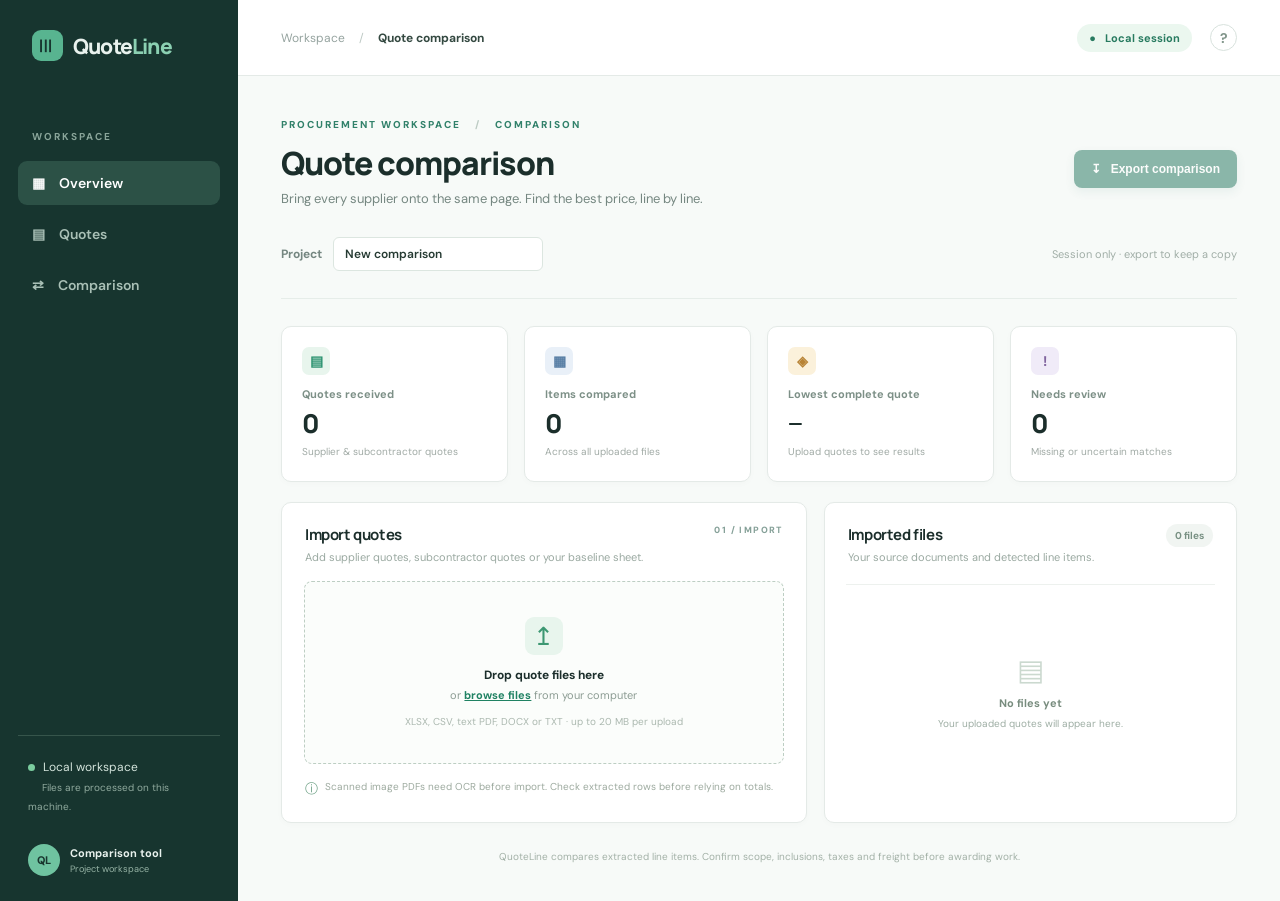
==== templates/index.html @ 40a31114 "Add quote comparison dashboard and offline HTML" ====
<!doctype html>
<html lang="en">
<head>
  <meta charset="utf-8">
  <meta name="viewport" content="width=device-width, initial-scale=1">
  <title>QuoteLine · Comparison workspace</title>
  <link rel="stylesheet" href="/static/style.css">
</head>
<body>
  <div class="shell">
    <aside class="sidebar">
      <div class="brand"><span class="brand-mark">≡</span><span>Quote<span class="brand-light">Line</span></span></div>
      <div class="workspace-label">WORKSPACE</div>
      <nav aria-label="Workspace pages"><a class="active" href="#overview" data-view="overview">▦ <span>Overview</span></a><a href="#quotes" data-view="quotes">▤ <span>Quotes</span></a><a href="#comparison" data-view="comparison">⇄ <span>Comparison</span></a></nav>
      <div class="side-bottom"><div class="side-note"><span class="tiny-dot"></span> Local workspace<br><small>Files are processed on this machine.</small></div><div class="avatar">QL</div><span class="side-user">Comparison tool<small>Project workspace</small></span></div>
    </aside>
    <main>
      <header class="topbar"><div class="breadcrumb">Workspace <span>/</span> <strong>Quote comparison</strong></div><div class="top-right"><span class="saved-pill">● &nbsp; Local session</span><span class="circle-icon">?</span></div></header>
      <div class="content" id="workspaceContent">
        <div class="eyebrow">PROCUREMENT WORKSPACE <span class="slash">/</span> COMPARISON</div>
        <div class="title-row"><div><h1 id="pageTitle">Quote comparison</h1><p class="subtitle" id="pageSubtitle">Bring every supplier onto the same page. Find the best price, line by line.</p></div><button class="export-btn" id="exportBtn" disabled>↧ &nbsp; Export comparison</button></div>
        <div class="project-line"><label for="project">Project</label><input id="project" placeholder="Enter project name" value="New comparison"><span class="autosave">Session only · export to keep a copy</span></div>

        <section class="workspace-view" id="overview" aria-label="Overview">
        <section class="summary-grid" aria-label="Summary">
          <div class="summary-card"><span class="summary-icon green">▤</span><div class="summary-label">Quotes received</div><div class="summary-value" id="quoteCount">0</div><div class="summary-foot">Supplier & subcontractor quotes</div></div>
          <div class="summary-card"><span class="summary-icon blue">▦</span><div class="summary-label">Items compared</div><div class="summary-value" id="itemCount">0</div><div class="summary-foot">Across all uploaded files</div></div>
          <div class="summary-card"><span class="summary-icon amber">◈</span><div class="summary-label">Lowest complete quote</div><div class="summary-value compact" id="bestQuote">—</div><div class="summary-foot" id="bestQuoteFoot">Upload quotes to see results</div></div>
          <div class="summary-card"><span class="summary-icon violet">!</span><div class="summary-label">Needs review</div><div class="summary-value" id="reviewCount">0</div><div class="summary-foot">Missing or uncertain matches</div></div>
        </section>

        <div class="main-grid"><section class="panel upload-panel"><div class="panel-heading"><div><h2>Import quotes</h2><p>Add supplier quotes, subcontractor quotes or your baseline sheet.</p></div><span class="step">01 / IMPORT</span></div><div class="dropzone" id="dropzone" tabindex="0" role="button"><input id="fileInput" type="file" multiple accept=".xlsx,.csv,.pdf,.docx,.txt" hidden><div class="upload-icon">↥</div><strong>Drop quote files here</strong><span>or <u>browse files</u> from your computer</span><small>XLSX, CSV, text PDF, DOCX or TXT · up to 20 MB per upload</small></div><div class="upload-footer"><span>ⓘ</span> Scanned image PDFs need OCR before import. Check extracted rows before relying on totals.</div></section>
        <section class="panel files-panel"><div class="panel-heading"><div><h2>Imported files</h2><p>Your source documents and detected line items.</p></div><span class="file-count" id="fileCount">0 files</span></div><div id="fileList" class="file-list"><div class="empty-files"><div class="empty-icon">▤</div><strong>No files yet</strong><span>Your uploaded quotes will appear here.</span></div></div></section></div>
        </section>

        <section class="workspace-view" id="quotes" aria-label="Quotes" hidden>
          <div class="view-intro"><div class="heading-eyebrow">02 / SOURCE QUOTES</div><h2>Standardized quote details</h2><p>Every imported line is shown under its supplier with the source description, quantity, unit price and totals. This is the data used in the comparison.</p></div>
          <div id="quoteDetails"><div class="panel quote-empty">Upload quotes on Overview to see each supplier’s full line list here.</div></div>
        </section>

        <section class="workspace-view" id="comparison" aria-label="Comparison" hidden>
        <section class="panel comparison-panel"><div class="panel-heading comparison-heading"><div><div class="heading-eyebrow">03 / ANALYSE</div><h2>Item-by-item comparison</h2><p>Items run down the page; each supplier has a column showing exactly which quoted line and price were matched. Prices use the required quantity.</p></div><div class="table-actions"><button class="subtle-btn" id="addRowBtn">+ Add line</button><button class="subtle-btn" id="addQuoteBtn">+ Add quote</button></div></div><div class="notice" id="coverageNotice" hidden></div><div class="table-scroll"><table id="comparisonTable" class="matrix-table"><thead><tr><th>ITEM / DESCRIPTION</th><th>REQ. QTY</th><th>BASELINE</th><th>SUPPLIER QUOTES</th><th>LOWEST</th><th>FLAG</th></tr></thead><tbody><tr class="placeholder-row"><td colspan="6"><div class="table-empty">Upload two or more quotes to compare pricing across suppliers.<small>You can also add rows and quotes manually.</small></div></td></tr></tbody></table></div></section>
        <section class="panel financial-panel"><div class="panel-heading"><div><div class="heading-eyebrow">03 / EVALUATE</div><h2>Financial summary</h2><p>Compare ex-GST lines on the same basis, then include freight, tax and discounts. Check the evaluated total against the quote.</p></div></div><div class="table-scroll"><table id="financialTable"><thead><tr><th>SUPPLIER</th><th>LINE COVERAGE</th><th>LINE COST</th><th>FREIGHT</th><th>TAX / GST</th><th>DISCOUNT</th><th>TOTAL EVALUATED</th><th>QUOTED TOTAL</th><th>GAP TO LOWEST</th></tr></thead><tbody><tr><td colspan="9" class="table-empty">Add quotes to see the financial summary.</td></tr></tbody></table></div></section>
        </section>
        <footer>QuoteLine compares extracted line items. Confirm scope, inclusions, taxes and freight before awarding work.</footer>
      </div>
    </main>
  </div>
  <dialog id="pdfPreviewDialog" class="pdf-preview-dialog" aria-labelledby="pdfPreviewTitle">
    <div class="pdf-preview-shell">
      <div class="pdf-preview-toolbar"><div><span class="heading-eyebrow">SOURCE DOCUMENT / CROSS-CHECK</span><h2 id="pdfPreviewTitle">Original supplier PDF</h2><p id="pdfPreviewSubtitle">Compare the source PDF with the extracted lines.</p></div><div class="pdf-preview-actions"><a id="pdfOpenLink" class="subtle-btn" target="_blank" rel="noopener noreferrer">Open PDF in new tab ↗</a><button id="pdfPreviewClose" class="export-btn" type="button">Close</button></div></div>
      <div class="pdf-preview-split"><div class="pdf-preview-document"><div class="pane-heading">ORIGINAL PDF <span>Scroll through the uploaded pages</span></div><div id="pdfPreviewPages" class="pdf-preview-pages" role="region" aria-label="Original supplier PDF pages"></div><iframe id="pdfPreviewFrame" title="Original supplier PDF" src="about:blank" hidden></iframe></div><div class="pdf-preview-extracted"><div class="pane-heading">EXTRACTED QUOTE <span>Standardized line items</span></div><div id="pdfPreviewSummary" class="pdf-preview-summary"></div><div class="preview-lines-scroll"><table class="preview-lines-table"><thead><tr><th>CODE & DESCRIPTION</th><th>QTY</th><th>UNIT PRICE</th><th>LINE TOTAL</th><th>SOURCE</th></tr></thead><tbody id="pdfPreviewLines"></tbody></table></div><p class="preview-help">Check each extracted line against the PDF. The comparison uses these unit prices.</p></div></div>
    </div>
  </dialog>
  <script src="/static/vendor/pdf.min.js"></script>
  <script>pdfjsLib.GlobalWorkerOptions.workerSrc = '/static/vendor/pdf.worker.min.js';</script>
  <script src="/static/app.js"></script>
</body>
</html>
---- static/style.css ----
@import url('https://fonts.googleapis.com/css2?family=DM+Sans:wght@400;500;600;700&family=Manrope:wght@400;500;600;700;800&display=swap');
:root{--ink:#1b2e2b;--muted:#788984;--line:#e4eae7;--green:#176f59;--pale:#e6f4ed;--bg:#f7faf8}*{box-sizing:border-box}html{scroll-behavior:smooth}body{margin:0;background:var(--bg);color:var(--ink);font-family:'DM Sans',sans-serif;font-size:14px}.shell{display:flex;min-height:100vh}.sidebar{width:238px;flex:none;background:#17352f;color:#e9f2ee;display:flex;flex-direction:column;padding:30px 18px 25px}.brand{font-family:Manrope,sans-serif;font-weight:800;font-size:21px;letter-spacing:-.8px;display:flex;align-items:center;gap:10px;padding:0 14px}.brand-mark{width:31px;height:31px;display:grid;place-items:center;background:#58b490;color:#17352f;border-radius:9px;font-size:26px;line-height:1;transform:rotate(90deg)}.brand-light{color:#8bd0b2}.workspace-label{font-size:10px;letter-spacing:2px;font-weight:700;color:#8aa59a;margin:69px 14px 18px}nav{display:grid;gap:7px}nav a{color:#a9c0b6;text-decoration:none;padding:13px 14px;border-radius:9px;display:flex;gap:14px;align-items:center;font-size:14px;font-weight:600}nav a:first-letter{font-size:18px}nav a.active,nav a:hover{background:#2c5146;color:white}.side-bottom{margin-top:auto;border-top:1px solid #36554b;padding:22px 10px 0;display:flex;align-items:center;gap:10px;flex-wrap:wrap}.side-note{width:100%;font-size:12px;color:#d4e4dc;line-height:1.6;margin-bottom:18px}.side-note small{color:#90aa9e;margin-left:14px}.tiny-dot{display:inline-block;width:7px;height:7px;border-radius:50%;background:#7bcd9f;margin-right:5px}.avatar{width:32px;height:32px;border-radius:50%;display:grid;place-items:center;background:#6fc3a0;color:#19362e;font-size:11px;font-weight:800}.side-user{font-size:11px;font-weight:700}.side-user small{display:block;color:#96b3a5;font-weight:400;margin-top:3px}main{flex:1;min-width:0}.topbar{height:76px;background:#fff;border-bottom:1px solid var(--line);display:flex;align-items:center;justify-content:space-between;padding:0 43px}.breadcrumb{color:#95a39f;font-size:12px}.breadcrumb span{margin:0 11px;color:#bdc9c4}.breadcrumb strong{color:#344941;font-weight:700}.top-right{display:flex;gap:18px;align-items:center}.saved-pill{font-size:11px;color:#287b60;background:#ebf7ef;padding:7px 12px;border-radius:15px;font-weight:700}.circle-icon{width:27px;height:27px;border:1px solid #d8e2dd;border-radius:50%;display:grid;place-items:center;color:#80958a;font-weight:700}.content{max-width:1500px;margin:auto;padding:42px 43px 38px}.eyebrow,.heading-eyebrow{font-size:10px;letter-spacing:2px;font-weight:800;color:#31816a}.slash{color:#bccbc3;margin:0 10px}.title-row{display:flex;justify-content:space-between;align-items:center;gap:20px}h1,h2{font-family:Manrope,sans-serif;letter-spacing:-1px}h1{font-size:32px;margin:10px 0 5px;font-weight:800}.subtitle{margin:0;color:#758781;font-size:13px}.export-btn{background:#20745c;color:white;border:0;border-radius:8px;padding:12px 17px;font-weight:700;font-size:12px;cursor:pointer;box-shadow:0 4px 9px #176f5921}.export-btn:hover{background:#135b47}.export-btn:disabled{opacity:.5;cursor:not-allowed}.project-line{display:flex;align-items:center;gap:11px;margin-top:30px;padding-bottom:27px;border-bottom:1px solid #e6ede9}.project-line label{font-size:12px;font-weight:700;color:#748680}.project-line input{border:1px solid #dce6e0;border-radius:6px;padding:8px 11px;color:#263b33;font:600 12px 'DM Sans',sans-serif;min-width:210px;background:#fff}.autosave{color:#a1aea7;font-size:11px;margin-left:auto}.summary-grid{display:grid;grid-template-columns:repeat(4,minmax(0,1fr));gap:16px;margin-top:27px}.summary-card{background:white;border:1px solid var(--line);border-radius:10px;padding:20px 20px 18px;min-height:156px;box-shadow:0 2px 7px #19392b05}.summary-icon{width:28px;height:28px;display:grid;place-items:center;border-radius:7px;margin-bottom:12px;font-weight:700}.summary-icon.green{background:#e8f5ed;color:#2a916f}.summary-icon.blue{background:#e9f0f8;color:#547ba2}.summary-icon.amber{background:#fbf1db;color:#b78335}.summary-icon.violet{background:#f0ebf8;color:#80649e}.summary-label{font-size:11px;font-weight:700;color:#7d9087}.summary-value{font-family:Manrope,sans-serif;font-size:26px;font-weight:800;margin:4px 0;white-space:nowrap;overflow:hidden;text-overflow:ellipsis}.summary-value.compact{font-size:19px;margin:9px 0}.summary-foot{font-size:10px;color:#a0aaa5}.main-grid{display:grid;grid-template-columns:1.12fr .88fr;gap:17px;margin-top:20px}.panel{background:#fff;border:1px solid var(--line);border-radius:10px;box-shadow:0 2px 7px #19392b05}.upload-panel,.files-panel{min-height:321px}.panel-heading{padding:21px 23px 17px;display:flex;justify-content:space-between;gap:12px;align-items:flex-start}.panel-heading h2{font-size:15px;letter-spacing:-.4px;margin:0 0 5px}.panel-heading p{font-size:11px;color:#9aa9a1;margin:0}.step{font-size:9px;letter-spacing:1.4px;font-weight:800;color:#85a098;white-space:nowrap}.dropzone{border:1.5px dashed #bdcec3;background:#fbfdfb;border-radius:8px;margin:0 22px;min-height:183px;display:flex;flex-direction:column;align-items:center;justify-content:center;gap:5px;cursor:pointer;text-align:center;transition:background .2s,border-color .2s}.dropzone:hover,.dropzone.dragging{background:#edf8f1;border-color:#4a9d75}.upload-icon{width:38px;height:38px;display:grid;place-items:center;background:#e8f5ed;color:#3c9772;font-size:25px;border-radius:9px;margin-bottom:7px}.dropzone strong{font-size:12px}.dropzone span{font-size:11px;color:#8d9d94}.dropzone u{color:#208263;font-weight:700}.dropzone small{font-size:10px;color:#abb8af;margin-top:8px}.upload-footer{margin:16px 23px;font-size:10px;color:#9daa9f;display:flex;gap:7px;align-items:flex-start}.upload-footer span{color:#6b9f83;font-size:13px}.file-count{background:#f1f5f2;padding:5px 9px;border-radius:12px;font-size:10px;color:#789083;font-weight:700;white-space:nowrap}.file-list{padding:3px 21px 20px;max-height:245px;overflow:auto}.empty-files{border-top:1px solid #edf1ee;display:flex;flex-direction:column;align-items:center;justify-content:center;height:211px;color:#9eaea4;gap:7px}.empty-icon{font-size:29px;color:#cbd9cf}.empty-files strong{font-size:11px;color:#788c7e}.empty-files span{font-size:10px}.file-row{display:flex;gap:11px;align-items:center;border-top:1px solid #edf1ee;padding:12px 0}.file-tag{width:32px;height:32px;flex:none;border-radius:6px;display:grid;place-items:center;background:#edf6ef;color:#478b62;font-size:10px;font-weight:800}.file-info{min-width:0;flex:1}.file-info strong{display:block;white-space:nowrap;overflow:hidden;text-overflow:ellipsis;font-size:11px}.file-info small{display:block;color:#98a99c;font-size:10px;margin-top:3px}.file-remove{border:0;background:none;color:#a1b0a4;cursor:pointer;font-size:17px}.file-warning{color:#b56e34;font-size:10px;margin-top:4px}.comparison-panel{margin-top:20px}.comparison-heading{padding:24px 23px 22px;align-items:center}.heading-eyebrow{font-size:9px;margin-bottom:7px}.table-actions{display:flex;gap:7px}.subtle-btn{background:white;border:1px solid #dce7df;color:#517665;border-radius:7px;padding:8px 11px;font-size:10px;font-weight:700;cursor:pointer}.subtle-btn:hover{background:#eff8f1}.notice{margin:0 23px 15px;padding:11px 14px;border-radius:6px;background:#fff8e8;color:#8b6a31;font-size:11px}.table-scroll{overflow:auto}table{width:100%;border-collapse:collapse;text-align:left}th{background:#f5f8f5;color:#809188;font-size:9px;letter-spacing:1px;padding:13px 20px;white-space:nowrap;border-top:1px solid #eaf0eb;border-bottom:1px solid #eaf0eb}td{border-bottom:1px solid #eef2ef;padding:14px 20px;vertical-align:middle;font-size:11px}td:first-child{min-width:220px}td strong{font-size:11px;display:block}td small{color:#9ba9a0;display:block;margin-top:4px}.placeholder-row td{border:0}.table-empty{text-align:center;padding:41px;color:#8d9e93;font-size:12px}.table-empty small{display:block;margin-top:8px;color:#afbcb2}.quote-price{display:flex;gap:8px;align-items:center;margin:3px 0;white-space:nowrap}.quote-price b{font-size:10px;color:#809188;font-weight:600;min-width:82px;overflow:hidden;text-overflow:ellipsis}.quote-price input,.qty-input,.desc-input,.baseline-input{border:1px solid transparent;border-radius:4px;background:transparent;font:inherit;color:inherit;padding:4px;width:80px}.quote-price input:hover,.qty-input:hover,.desc-input:hover,.baseline-input:hover{border-color:#d5e3d9;background:#fff}.quote-price input:focus,.qty-input:focus,.desc-input:focus,.baseline-input:focus{outline:2px solid #8ac9a3;background:white}.desc-input{width:100%;min-width:190px;font-weight:700}.qty-input{width:52px}.baseline-input{width:75px}.best-cell{font-weight:800;color:#1a7856;white-space:nowrap}.flag{display:inline-block;padding:4px 7px;border-radius:4px;font-size:9px;font-weight:700;white-space:nowrap}.flag.ok{background:#e7f5eb;color:#2f8a5c}.flag.review{background:#fff2d9;color:#ad7625}.flag.missing{background:#fceceb;color:#ba6459}footer{text-align:center;color:#a3b1a7;font-size:10px;padding:27px 0 0}@media(max-width:1050px){.sidebar{width:68px;padding:26px 10px}.brand{font-size:0;padding:0 7px}.workspace-label,.side-bottom,.sidebar nav span{display:none}nav{margin-top:70px}nav a{font-size:18px;justify-content:center;padding:10px}.content{padding:35px 24px}.topbar{padding:0 24px}.summary-grid{grid-template-columns:repeat(2,1fr)}}@media(max-width:750px){.main-grid{grid-template-columns:1fr}.title-row{align-items:flex-start;flex-direction:column}.summary-grid{gap:9px}.summary-card{padding:15px}.comparison-heading{align-items:flex-start;flex-direction:column}.autosave{display:none}}@media(max-width:520px){.sidebar{display:none}.content{padding:25px 14px}.topbar{padding:0 14px}.summary-grid{grid-template-columns:repeat(2,1fr)}h1{font-size:27px}.saved-pill{display:none}}
.financial-panel{margin-top:20px}.financial-panel td{white-space:nowrap}.financial-panel td:first-child{min-width:130px}.financial-panel input{border:1px solid #dae5dd;border-radius:5px;padding:6px;width:90px;color:#2b4738;font:600 11px 'DM Sans',sans-serif}.financial-panel input:focus{outline:2px solid #91c9a8}.financial-panel .total-evaluated{font-weight:800;color:#176f59}.financial-panel .incomplete{color:#a3783d}.match-btn{padding:3px 6px;margin-left:7px;font-size:9px}
.workspace-view[hidden]{display:none!important}.workspace-view{animation:view-in .18s ease-out}@keyframes view-in{from{opacity:.65;transform:translateY(4px)}to{opacity:1;transform:none}}.view-intro{margin:27px 0 18px}.view-intro h2{font-size:20px;margin:7px 0 4px}.view-intro p{font-size:12px;color:#8da197;margin:0}.quote-detail-card{margin-bottom:18px;overflow:hidden}.quote-detail-head{display:flex;justify-content:space-between;align-items:center;gap:14px;padding:22px 23px 15px}.quote-detail-head h2{font-size:17px;margin:5px 0}.quote-detail-head p{margin:0;font-size:11px;color:#90a198}.quote-compare-link{text-decoration:none;white-space:nowrap}.quote-meta{display:flex;gap:27px;flex-wrap:wrap;padding:0 23px 17px}.quote-meta div,.quote-totals div{display:flex;flex-direction:column;gap:4px}.quote-meta span,.quote-totals span{font-size:10px;color:#94a69a}.quote-meta strong{font-size:11px;color:#40574a}.quote-totals{display:flex;gap:35px;flex-wrap:wrap;background:#f6faf6;padding:15px 23px;border-top:1px solid #ebf0eb}.quote-totals strong{font-size:13px}.quote-empty{padding:55px 20px;text-align:center;color:#8ea298}.source-table{min-width:850px}.source-table th,.source-table td{padding:12px 16px}.source-table td{vertical-align:top}.source-table td:nth-child(2){min-width:260px;max-width:440px}.source-table .source-description{line-height:1.5}.source-file{word-break:break-word}.matrix-table{width:max-content;min-width:100%}.matrix-table td,.matrix-table th{vertical-align:top}.matrix-table .item-head,.matrix-table .item-cell{position:sticky;left:0;background:#fff;z-index:2;min-width:235px;max-width:275px;box-shadow:3px 0 5px #17352f08}.matrix-table .item-head{background:#f5f8f5;z-index:3}.matrix-table .supplier-head{min-width:245px;max-width:285px;background:#eef6f0;color:#275943;white-space:normal}.supplier-head strong,.supplier-head small{display:block}.supplier-head strong{font-size:11px;letter-spacing:0}.supplier-head small{color:#8ca397;margin-top:5px;font-size:9px;letter-spacing:0;font-weight:500}.matrix-table .supplier-cell{min-width:245px;max-width:285px;background:#fff}.matrix-table .supplier-best{background:#f5fbf5}.matched-line{min-height:66px;line-height:1.35}.matched-line strong{white-space:normal}.matched-line small{white-space:normal}.unmatched-line{min-height:66px;color:#ba7068;font-size:11px}.supplier-pricing{border-top:1px solid #e9f0e9;padding-top:9px}.supplier-pricing label{display:flex;align-items:center;gap:4px;font-size:10px;color:#859588}.supplier-pricing input{border:1px solid #d7e5d9;border-radius:4px;background:white;padding:4px;width:84px;font:600 11px 'DM Sans',sans-serif;color:#234e37}.supplier-pricing input:focus{outline:2px solid #8ac9a3}.supplier-pricing div{display:flex;justify-content:space-between;margin-top:7px;color:#82958a;font-size:10px}.supplier-pricing div strong{color:#315747;font-size:11px}.matrix-table .best-cell{min-width:120px}.matrix-table td:last-child{min-width:115px}.matrix-table .qty-input{width:61px}.matrix-table .desc-input{white-space:normal}.matrix-table .item-cell small{white-space:normal}@media(max-width:750px){.quote-totals{gap:18px}.quote-meta{gap:15px}.matrix-table .item-head,.matrix-table .item-cell{min-width:180px;max-width:210px}}
.matrix-table th,.matrix-table td{padding:13px 12px}.matrix-table .item-head,.matrix-table .item-cell{min-width:210px;max-width:240px}.matrix-table .supplier-head,.matrix-table .supplier-cell{min-width:220px;max-width:250px}.matrix-table th:nth-child(2),.matrix-table td:nth-child(2){min-width:86px}.matrix-table th:nth-child(3),.matrix-table td:nth-child(3){min-width:100px}.matrix-table .best-cell{min-width:110px}.matrix-table td:last-child{min-width:105px}
@media(max-width:520px){.shell{display:block}.sidebar{display:flex;width:100%;padding:8px 10px}.sidebar .brand{display:none}.sidebar nav{display:flex;margin:0;width:100%;gap:4px}.sidebar nav a{flex:1;display:flex;justify-content:center;gap:5px;font-size:12px;padding:10px 4px}.sidebar nav span{display:inline}.sidebar .workspace-label,.sidebar .side-bottom{display:none}}
.quote-raw{border-top:1px solid #e8efe9;padding:13px 22px}.quote-raw summary{cursor:pointer;color:#2b7258;font-size:11px;font-weight:700}.quote-raw pre{white-space:pre-wrap;overflow-wrap:anywhere;max-height:350px;overflow:auto;background:#f7faf8;padding:15px;border-radius:6px;font-size:10px;line-height:1.5;color:#566d5f}
.pdf-preview-dialog{width:min(1500px,96vw);height:min(950px,94vh);max-width:none;max-height:none;margin:auto;padding:0;border:1px solid #dce7df;border-radius:12px;box-shadow:0 20px 70px #0d281e55;color:var(--ink);background:#fff}.pdf-preview-dialog::backdrop{background:#112a22aa}.pdf-preview-shell{height:100%;display:flex;flex-direction:column}.pdf-preview-toolbar{display:flex;justify-content:space-between;align-items:center;gap:20px;padding:17px 22px;border-bottom:1px solid #dde8e0}.pdf-preview-toolbar h2{font-size:18px;margin:4px 0}.pdf-preview-toolbar p{font-size:11px;color:#82948a;margin:0}.pdf-preview-actions{display:flex;gap:8px;align-items:center}.pdf-preview-actions a{text-decoration:none;white-space:nowrap}.pdf-preview-actions button{box-shadow:none}.pdf-preview-split{flex:1;min-height:0;display:grid;grid-template-columns:minmax(0,1.1fr) minmax(390px,.9fr)}.pdf-preview-document,.pdf-preview-extracted{min-width:0;min-height:0;display:flex;flex-direction:column}.pdf-preview-document{border-right:1px solid #dce7df;background:#e9eeeb}.pane-heading{display:flex;justify-content:space-between;gap:10px;padding:10px 15px;background:#f4f8f5;color:#597367;font-size:10px;font-weight:800;letter-spacing:1px}.pane-heading span{font-weight:400;letter-spacing:0;color:#8ea198}.pdf-preview-document iframe{width:100%;height:100%;border:0;background:#e9eeeb}.pdf-preview-summary{display:flex;flex-wrap:wrap;gap:12px 20px;padding:13px 15px;border-bottom:1px solid #edf1ed}.pdf-preview-summary span{display:flex;flex-direction:column;gap:4px;color:#91a195;font-size:10px}.pdf-preview-summary strong{font-size:11px;color:#254e3d}.preview-lines-scroll{overflow:auto;flex:1}.preview-lines-table{min-width:610px}.preview-lines-table th,.preview-lines-table td{padding:11px 10px;vertical-align:top}.preview-lines-table td:first-child{min-width:220px;max-width:290px}.preview-lines-table td small{display:block;color:#8d9f93;margin-top:3px;line-height:1.35}.preview-help{padding:10px 15px;margin:0;border-top:1px solid #edf1ed;color:#83978b;font-size:10px}.preview-trigger{white-space:nowrap}.quote-detail-head .pdf-preview-actions{margin-left:auto}@media(max-width:850px){.pdf-preview-dialog{width:98vw;height:97vh}.pdf-preview-split{display:flex;flex-direction:column}.pdf-preview-document{height:50%;border-right:0;border-bottom:1px solid #dce7df}.pdf-preview-extracted{height:50%}.pdf-preview-toolbar{padding:10px}.pdf-preview-toolbar p{display:none}.pdf-preview-actions{gap:4px}.pdf-preview-actions a,.pdf-preview-actions button{font-size:10px;padding:8px}}
.preview-mini{display:block;margin-top:8px;padding:4px 6px;border:1px solid #b9d7c3;border-radius:4px;background:#fff;color:#286d4e;cursor:pointer;font:700 9px 'DM Sans',sans-serif;letter-spacing:0}.preview-mini:hover,.preview-trigger:hover{background:#e8f5eb}
.pdf-preview-pages{flex:1;min-height:0;overflow:auto;padding:16px;background:#dce4df;color:#456556;text-align:center;font-size:12px}.pdf-rendered-page{width:max-content;max-width:100%;margin:0 auto 16px;background:#fff;box-shadow:0 2px 10px #17352f33}.pdf-rendered-page canvas{display:block;max-width:100%;height:auto!important}.pdf-preview-document iframe[hidden],.pdf-preview-pages[hidden]{display:none}
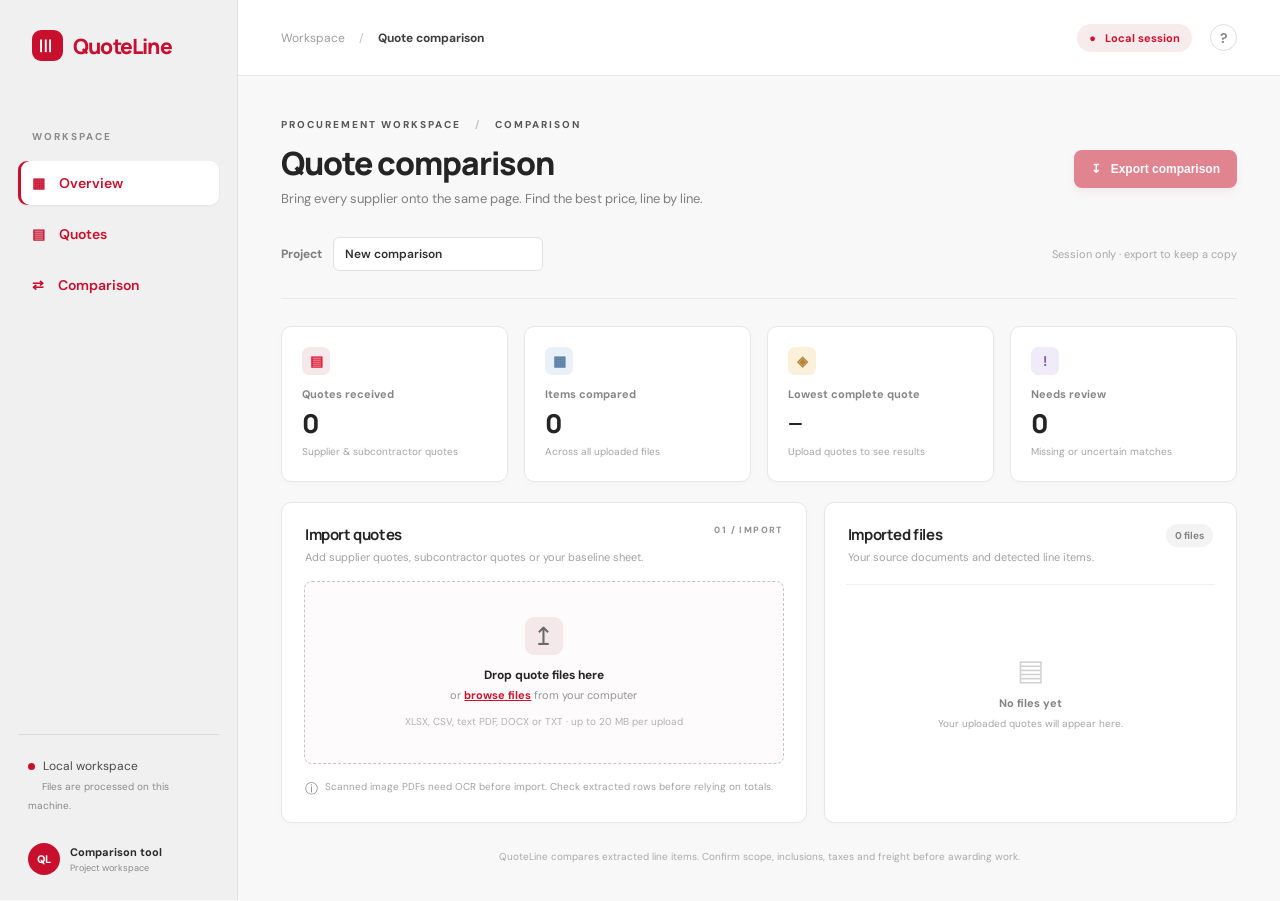
==== commit ff3f9786: "Rebuild the Excel export as a formatted multi-tab workbook The export now has a Summary tab (headlin" ====
--- a/templates/index.html
+++ b/templates/index.html
@@ -34,12 +34,12 @@
         </section>
 
         <section class="workspace-view" id="quotes" aria-label="Quotes" hidden>
-          <div class="view-intro"><div class="heading-eyebrow">02 / SOURCE QUOTES</div><h2>Standardized quote details</h2><p>Every imported line is shown under its supplier with the source description, quantity, unit price and totals. This is the data used in the comparison.</p></div>
+          <div class="view-intro"><div class="heading-eyebrow">02 / SOURCE QUOTES</div><h2>Standardized quote details</h2><p>Every imported line is shown under its supplier. Check its price against the source, then use Verify price to record that check.</p></div>
           <div id="quoteDetails"><div class="panel quote-empty">Upload quotes on Overview to see each supplier’s full line list here.</div></div>
         </section>
 
         <section class="workspace-view" id="comparison" aria-label="Comparison" hidden>
-        <section class="panel comparison-panel"><div class="panel-heading comparison-heading"><div><div class="heading-eyebrow">03 / ANALYSE</div><h2>Item-by-item comparison</h2><p>Items run down the page; each supplier has a column showing exactly which quoted line and price were matched. Prices use the required quantity.</p></div><div class="table-actions"><button class="subtle-btn" id="addRowBtn">+ Add line</button><button class="subtle-btn" id="addQuoteBtn">+ Add quote</button></div></div><div class="notice" id="coverageNotice" hidden></div><div class="table-scroll"><table id="comparisonTable" class="matrix-table"><thead><tr><th>ITEM / DESCRIPTION</th><th>REQ. QTY</th><th>BASELINE</th><th>SUPPLIER QUOTES</th><th>LOWEST</th><th>FLAG</th></tr></thead><tbody><tr class="placeholder-row"><td colspan="6"><div class="table-empty">Upload two or more quotes to compare pricing across suppliers.<small>You can also add rows and quotes manually.</small></div></td></tr></tbody></table></div></section>
+        <section class="panel comparison-panel"><div class="panel-heading comparison-heading"><div><div class="heading-eyebrow">03 / ANALYSE</div><h2>Item-by-item comparison</h2><p>Items run down the page; each supplier shows its matched line and price. Verify price records your source check separately from the item match.</p></div><div class="table-actions"><button class="subtle-btn" id="addRowBtn">+ Add line</button><button class="subtle-btn" id="addQuoteBtn">+ Add quote</button></div></div><div class="notice" id="coverageNotice" hidden></div><div class="table-scroll"><table id="comparisonTable" class="matrix-table"><thead><tr><th>ITEM / DESCRIPTION</th><th>REQ. QTY</th><th>BASELINE</th><th>SUPPLIER QUOTES</th><th>LOWEST</th><th>FLAG</th></tr></thead><tbody><tr class="placeholder-row"><td colspan="6"><div class="table-empty">Upload two or more quotes to compare pricing across suppliers.<small>You can also add rows and quotes manually.</small></div></td></tr></tbody></table></div></section>
         <section class="panel financial-panel"><div class="panel-heading"><div><div class="heading-eyebrow">03 / EVALUATE</div><h2>Financial summary</h2><p>Compare ex-GST lines on the same basis, then include freight, tax and discounts. Check the evaluated total against the quote.</p></div></div><div class="table-scroll"><table id="financialTable"><thead><tr><th>SUPPLIER</th><th>LINE COVERAGE</th><th>LINE COST</th><th>FREIGHT</th><th>TAX / GST</th><th>DISCOUNT</th><th>TOTAL EVALUATED</th><th>QUOTED TOTAL</th><th>GAP TO LOWEST</th></tr></thead><tbody><tr><td colspan="9" class="table-empty">Add quotes to see the financial summary.</td></tr></tbody></table></div></section>
         </section>
         <footer>QuoteLine compares extracted line items. Confirm scope, inclusions, taxes and freight before awarding work.</footer>
@@ -49,11 +49,13 @@
   <dialog id="pdfPreviewDialog" class="pdf-preview-dialog" aria-labelledby="pdfPreviewTitle">
     <div class="pdf-preview-shell">
       <div class="pdf-preview-toolbar"><div><span class="heading-eyebrow">SOURCE DOCUMENT / CROSS-CHECK</span><h2 id="pdfPreviewTitle">Original supplier PDF</h2><p id="pdfPreviewSubtitle">Compare the source PDF with the extracted lines.</p></div><div class="pdf-preview-actions"><a id="pdfOpenLink" class="subtle-btn" target="_blank" rel="noopener noreferrer">Open PDF in new tab ↗</a><button id="pdfPreviewClose" class="export-btn" type="button">Close</button></div></div>
-      <div class="pdf-preview-split"><div class="pdf-preview-document"><div class="pane-heading">ORIGINAL PDF <span>Scroll through the uploaded pages</span></div><div id="pdfPreviewPages" class="pdf-preview-pages" role="region" aria-label="Original supplier PDF pages"></div><iframe id="pdfPreviewFrame" title="Original supplier PDF" src="about:blank" hidden></iframe></div><div class="pdf-preview-extracted"><div class="pane-heading">EXTRACTED QUOTE <span>Standardized line items</span></div><div id="pdfPreviewSummary" class="pdf-preview-summary"></div><div class="preview-lines-scroll"><table class="preview-lines-table"><thead><tr><th>CODE & DESCRIPTION</th><th>QTY</th><th>UNIT PRICE</th><th>LINE TOTAL</th><th>SOURCE</th></tr></thead><tbody id="pdfPreviewLines"></tbody></table></div><p class="preview-help">Check each extracted line against the PDF. The comparison uses these unit prices.</p></div></div>
+      <div class="pdf-preview-split"><div class="pdf-preview-document"><div class="pane-heading">ORIGINAL PDF <span>Scroll through the uploaded pages</span></div><div id="pdfPreviewPages" class="pdf-preview-pages" role="region" aria-label="Original supplier PDF pages"></div><iframe id="pdfPreviewFrame" title="Original supplier PDF" src="about:blank" hidden></iframe></div><div class="pdf-preview-extracted"><div class="pane-heading">EXTRACTED QUOTE <button id="pdfAddLine" class="subtle-btn" type="button">+ Add line</button></div><div id="pdfPreviewSummary" class="pdf-preview-summary"></div><div class="preview-lines-scroll"><table class="preview-lines-table"><thead><tr><th>CODE & DESCRIPTION</th><th>QTY / UNIT</th><th>UNIT PRICE</th><th>LINE TOTAL</th><th>SOURCE</th><th>CHECK / ACTION</th></tr></thead><tbody id="pdfPreviewLines"></tbody></table></div><p class="preview-help">Verify price after checking it against the PDF. Editing a line clears its verification. Changes update the comparison and export.</p></div></div>
     </div>
   </dialog>
   <script src="/static/vendor/pdf.min.js"></script>
   <script>pdfjsLib.GlobalWorkerOptions.workerSrc = '/static/vendor/pdf.worker.min.js';</script>
+  <script src="/static/vendor/exceljs.min.js"></script>
+  <script src="/static/export-workbook.js"></script>
   <script src="/static/app.js"></script>
 </body>
 </html>
--- a/static/style.css
+++ b/static/style.css
@@ -1,10 +1,16 @@
 @import url('https://fonts.googleapis.com/css2?family=DM+Sans:wght@400;500;600;700&family=Manrope:wght@400;500;600;700;800&display=swap');
-:root{--ink:#1b2e2b;--muted:#788984;--line:#e4eae7;--green:#176f59;--pale:#e6f4ed;--bg:#f7faf8}*{box-sizing:border-box}html{scroll-behavior:smooth}body{margin:0;background:var(--bg);color:var(--ink);font-family:'DM Sans',sans-serif;font-size:14px}.shell{display:flex;min-height:100vh}.sidebar{width:238px;flex:none;background:#17352f;color:#e9f2ee;display:flex;flex-direction:column;padding:30px 18px 25px}.brand{font-family:Manrope,sans-serif;font-weight:800;font-size:21px;letter-spacing:-.8px;display:flex;align-items:center;gap:10px;padding:0 14px}.brand-mark{width:31px;height:31px;display:grid;place-items:center;background:#58b490;color:#17352f;border-radius:9px;font-size:26px;line-height:1;transform:rotate(90deg)}.brand-light{color:#8bd0b2}.workspace-label{font-size:10px;letter-spacing:2px;font-weight:700;color:#8aa59a;margin:69px 14px 18px}nav{display:grid;gap:7px}nav a{color:#a9c0b6;text-decoration:none;padding:13px 14px;border-radius:9px;display:flex;gap:14px;align-items:center;font-size:14px;font-weight:600}nav a:first-letter{font-size:18px}nav a.active,nav a:hover{background:#2c5146;color:white}.side-bottom{margin-top:auto;border-top:1px solid #36554b;padding:22px 10px 0;display:flex;align-items:center;gap:10px;flex-wrap:wrap}.side-note{width:100%;font-size:12px;color:#d4e4dc;line-height:1.6;margin-bottom:18px}.side-note small{color:#90aa9e;margin-left:14px}.tiny-dot{display:inline-block;width:7px;height:7px;border-radius:50%;background:#7bcd9f;margin-right:5px}.avatar{width:32px;height:32px;border-radius:50%;display:grid;place-items:center;background:#6fc3a0;color:#19362e;font-size:11px;font-weight:800}.side-user{font-size:11px;font-weight:700}.side-user small{display:block;color:#96b3a5;font-weight:400;margin-top:3px}main{flex:1;min-width:0}.topbar{height:76px;background:#fff;border-bottom:1px solid var(--line);display:flex;align-items:center;justify-content:space-between;padding:0 43px}.breadcrumb{color:#95a39f;font-size:12px}.breadcrumb span{margin:0 11px;color:#bdc9c4}.breadcrumb strong{color:#344941;font-weight:700}.top-right{display:flex;gap:18px;align-items:center}.saved-pill{font-size:11px;color:#287b60;background:#ebf7ef;padding:7px 12px;border-radius:15px;font-weight:700}.circle-icon{width:27px;height:27px;border:1px solid #d8e2dd;border-radius:50%;display:grid;place-items:center;color:#80958a;font-weight:700}.content{max-width:1500px;margin:auto;padding:42px 43px 38px}.eyebrow,.heading-eyebrow{font-size:10px;letter-spacing:2px;font-weight:800;color:#31816a}.slash{color:#bccbc3;margin:0 10px}.title-row{display:flex;justify-content:space-between;align-items:center;gap:20px}h1,h2{font-family:Manrope,sans-serif;letter-spacing:-1px}h1{font-size:32px;margin:10px 0 5px;font-weight:800}.subtitle{margin:0;color:#758781;font-size:13px}.export-btn{background:#20745c;color:white;border:0;border-radius:8px;padding:12px 17px;font-weight:700;font-size:12px;cursor:pointer;box-shadow:0 4px 9px #176f5921}.export-btn:hover{background:#135b47}.export-btn:disabled{opacity:.5;cursor:not-allowed}.project-line{display:flex;align-items:center;gap:11px;margin-top:30px;padding-bottom:27px;border-bottom:1px solid #e6ede9}.project-line label{font-size:12px;font-weight:700;color:#748680}.project-line input{border:1px solid #dce6e0;border-radius:6px;padding:8px 11px;color:#263b33;font:600 12px 'DM Sans',sans-serif;min-width:210px;background:#fff}.autosave{color:#a1aea7;font-size:11px;margin-left:auto}.summary-grid{display:grid;grid-template-columns:repeat(4,minmax(0,1fr));gap:16px;margin-top:27px}.summary-card{background:white;border:1px solid var(--line);border-radius:10px;padding:20px 20px 18px;min-height:156px;box-shadow:0 2px 7px #19392b05}.summary-icon{width:28px;height:28px;display:grid;place-items:center;border-radius:7px;margin-bottom:12px;font-weight:700}.summary-icon.green{background:#e8f5ed;color:#2a916f}.summary-icon.blue{background:#e9f0f8;color:#547ba2}.summary-icon.amber{background:#fbf1db;color:#b78335}.summary-icon.violet{background:#f0ebf8;color:#80649e}.summary-label{font-size:11px;font-weight:700;color:#7d9087}.summary-value{font-family:Manrope,sans-serif;font-size:26px;font-weight:800;margin:4px 0;white-space:nowrap;overflow:hidden;text-overflow:ellipsis}.summary-value.compact{font-size:19px;margin:9px 0}.summary-foot{font-size:10px;color:#a0aaa5}.main-grid{display:grid;grid-template-columns:1.12fr .88fr;gap:17px;margin-top:20px}.panel{background:#fff;border:1px solid var(--line);border-radius:10px;box-shadow:0 2px 7px #19392b05}.upload-panel,.files-panel{min-height:321px}.panel-heading{padding:21px 23px 17px;display:flex;justify-content:space-between;gap:12px;align-items:flex-start}.panel-heading h2{font-size:15px;letter-spacing:-.4px;margin:0 0 5px}.panel-heading p{font-size:11px;color:#9aa9a1;margin:0}.step{font-size:9px;letter-spacing:1.4px;font-weight:800;color:#85a098;white-space:nowrap}.dropzone{border:1.5px dashed #bdcec3;background:#fbfdfb;border-radius:8px;margin:0 22px;min-height:183px;display:flex;flex-direction:column;align-items:center;justify-content:center;gap:5px;cursor:pointer;text-align:center;transition:background .2s,border-color .2s}.dropzone:hover,.dropzone.dragging{background:#edf8f1;border-color:#4a9d75}.upload-icon{width:38px;height:38px;display:grid;place-items:center;background:#e8f5ed;color:#3c9772;font-size:25px;border-radius:9px;margin-bottom:7px}.dropzone strong{font-size:12px}.dropzone span{font-size:11px;color:#8d9d94}.dropzone u{color:#208263;font-weight:700}.dropzone small{font-size:10px;color:#abb8af;margin-top:8px}.upload-footer{margin:16px 23px;font-size:10px;color:#9daa9f;display:flex;gap:7px;align-items:flex-start}.upload-footer span{color:#6b9f83;font-size:13px}.file-count{background:#f1f5f2;padding:5px 9px;border-radius:12px;font-size:10px;color:#789083;font-weight:700;white-space:nowrap}.file-list{padding:3px 21px 20px;max-height:245px;overflow:auto}.empty-files{border-top:1px solid #edf1ee;display:flex;flex-direction:column;align-items:center;justify-content:center;height:211px;color:#9eaea4;gap:7px}.empty-icon{font-size:29px;color:#cbd9cf}.empty-files strong{font-size:11px;color:#788c7e}.empty-files span{font-size:10px}.file-row{display:flex;gap:11px;align-items:center;border-top:1px solid #edf1ee;padding:12px 0}.file-tag{width:32px;height:32px;flex:none;border-radius:6px;display:grid;place-items:center;background:#edf6ef;color:#478b62;font-size:10px;font-weight:800}.file-info{min-width:0;flex:1}.file-info strong{display:block;white-space:nowrap;overflow:hidden;text-overflow:ellipsis;font-size:11px}.file-info small{display:block;color:#98a99c;font-size:10px;margin-top:3px}.file-remove{border:0;background:none;color:#a1b0a4;cursor:pointer;font-size:17px}.file-warning{color:#b56e34;font-size:10px;margin-top:4px}.comparison-panel{margin-top:20px}.comparison-heading{padding:24px 23px 22px;align-items:center}.heading-eyebrow{font-size:9px;margin-bottom:7px}.table-actions{display:flex;gap:7px}.subtle-btn{background:white;border:1px solid #dce7df;color:#517665;border-radius:7px;padding:8px 11px;font-size:10px;font-weight:700;cursor:pointer}.subtle-btn:hover{background:#eff8f1}.notice{margin:0 23px 15px;padding:11px 14px;border-radius:6px;background:#fff8e8;color:#8b6a31;font-size:11px}.table-scroll{overflow:auto}table{width:100%;border-collapse:collapse;text-align:left}th{background:#f5f8f5;color:#809188;font-size:9px;letter-spacing:1px;padding:13px 20px;white-space:nowrap;border-top:1px solid #eaf0eb;border-bottom:1px solid #eaf0eb}td{border-bottom:1px solid #eef2ef;padding:14px 20px;vertical-align:middle;font-size:11px}td:first-child{min-width:220px}td strong{font-size:11px;display:block}td small{color:#9ba9a0;display:block;margin-top:4px}.placeholder-row td{border:0}.table-empty{text-align:center;padding:41px;color:#8d9e93;font-size:12px}.table-empty small{display:block;margin-top:8px;color:#afbcb2}.quote-price{display:flex;gap:8px;align-items:center;margin:3px 0;white-space:nowrap}.quote-price b{font-size:10px;color:#809188;font-weight:600;min-width:82px;overflow:hidden;text-overflow:ellipsis}.quote-price input,.qty-input,.desc-input,.baseline-input{border:1px solid transparent;border-radius:4px;background:transparent;font:inherit;color:inherit;padding:4px;width:80px}.quote-price input:hover,.qty-input:hover,.desc-input:hover,.baseline-input:hover{border-color:#d5e3d9;background:#fff}.quote-price input:focus,.qty-input:focus,.desc-input:focus,.baseline-input:focus{outline:2px solid #8ac9a3;background:white}.desc-input{width:100%;min-width:190px;font-weight:700}.qty-input{width:52px}.baseline-input{width:75px}.best-cell{font-weight:800;color:#1a7856;white-space:nowrap}.flag{display:inline-block;padding:4px 7px;border-radius:4px;font-size:9px;font-weight:700;white-space:nowrap}.flag.ok{background:#e7f5eb;color:#2f8a5c}.flag.review{background:#fff2d9;color:#ad7625}.flag.missing{background:#fceceb;color:#ba6459}footer{text-align:center;color:#a3b1a7;font-size:10px;padding:27px 0 0}@media(max-width:1050px){.sidebar{width:68px;padding:26px 10px}.brand{font-size:0;padding:0 7px}.workspace-label,.side-bottom,.sidebar nav span{display:none}nav{margin-top:70px}nav a{font-size:18px;justify-content:center;padding:10px}.content{padding:35px 24px}.topbar{padding:0 24px}.summary-grid{grid-template-columns:repeat(2,1fr)}}@media(max-width:750px){.main-grid{grid-template-columns:1fr}.title-row{align-items:flex-start;flex-direction:column}.summary-grid{gap:9px}.summary-card{padding:15px}.comparison-heading{align-items:flex-start;flex-direction:column}.autosave{display:none}}@media(max-width:520px){.sidebar{display:none}.content{padding:25px 14px}.topbar{padding:0 14px}.summary-grid{grid-template-columns:repeat(2,1fr)}h1{font-size:27px}.saved-pill{display:none}}
-.financial-panel{margin-top:20px}.financial-panel td{white-space:nowrap}.financial-panel td:first-child{min-width:130px}.financial-panel input{border:1px solid #dae5dd;border-radius:5px;padding:6px;width:90px;color:#2b4738;font:600 11px 'DM Sans',sans-serif}.financial-panel input:focus{outline:2px solid #91c9a8}.financial-panel .total-evaluated{font-weight:800;color:#176f59}.financial-panel .incomplete{color:#a3783d}.match-btn{padding:3px 6px;margin-left:7px;font-size:9px}
-.workspace-view[hidden]{display:none!important}.workspace-view{animation:view-in .18s ease-out}@keyframes view-in{from{opacity:.65;transform:translateY(4px)}to{opacity:1;transform:none}}.view-intro{margin:27px 0 18px}.view-intro h2{font-size:20px;margin:7px 0 4px}.view-intro p{font-size:12px;color:#8da197;margin:0}.quote-detail-card{margin-bottom:18px;overflow:hidden}.quote-detail-head{display:flex;justify-content:space-between;align-items:center;gap:14px;padding:22px 23px 15px}.quote-detail-head h2{font-size:17px;margin:5px 0}.quote-detail-head p{margin:0;font-size:11px;color:#90a198}.quote-compare-link{text-decoration:none;white-space:nowrap}.quote-meta{display:flex;gap:27px;flex-wrap:wrap;padding:0 23px 17px}.quote-meta div,.quote-totals div{display:flex;flex-direction:column;gap:4px}.quote-meta span,.quote-totals span{font-size:10px;color:#94a69a}.quote-meta strong{font-size:11px;color:#40574a}.quote-totals{display:flex;gap:35px;flex-wrap:wrap;background:#f6faf6;padding:15px 23px;border-top:1px solid #ebf0eb}.quote-totals strong{font-size:13px}.quote-empty{padding:55px 20px;text-align:center;color:#8ea298}.source-table{min-width:850px}.source-table th,.source-table td{padding:12px 16px}.source-table td{vertical-align:top}.source-table td:nth-child(2){min-width:260px;max-width:440px}.source-table .source-description{line-height:1.5}.source-file{word-break:break-word}.matrix-table{width:max-content;min-width:100%}.matrix-table td,.matrix-table th{vertical-align:top}.matrix-table .item-head,.matrix-table .item-cell{position:sticky;left:0;background:#fff;z-index:2;min-width:235px;max-width:275px;box-shadow:3px 0 5px #17352f08}.matrix-table .item-head{background:#f5f8f5;z-index:3}.matrix-table .supplier-head{min-width:245px;max-width:285px;background:#eef6f0;color:#275943;white-space:normal}.supplier-head strong,.supplier-head small{display:block}.supplier-head strong{font-size:11px;letter-spacing:0}.supplier-head small{color:#8ca397;margin-top:5px;font-size:9px;letter-spacing:0;font-weight:500}.matrix-table .supplier-cell{min-width:245px;max-width:285px;background:#fff}.matrix-table .supplier-best{background:#f5fbf5}.matched-line{min-height:66px;line-height:1.35}.matched-line strong{white-space:normal}.matched-line small{white-space:normal}.unmatched-line{min-height:66px;color:#ba7068;font-size:11px}.supplier-pricing{border-top:1px solid #e9f0e9;padding-top:9px}.supplier-pricing label{display:flex;align-items:center;gap:4px;font-size:10px;color:#859588}.supplier-pricing input{border:1px solid #d7e5d9;border-radius:4px;background:white;padding:4px;width:84px;font:600 11px 'DM Sans',sans-serif;color:#234e37}.supplier-pricing input:focus{outline:2px solid #8ac9a3}.supplier-pricing div{display:flex;justify-content:space-between;margin-top:7px;color:#82958a;font-size:10px}.supplier-pricing div strong{color:#315747;font-size:11px}.matrix-table .best-cell{min-width:120px}.matrix-table td:last-child{min-width:115px}.matrix-table .qty-input{width:61px}.matrix-table .desc-input{white-space:normal}.matrix-table .item-cell small{white-space:normal}@media(max-width:750px){.quote-totals{gap:18px}.quote-meta{gap:15px}.matrix-table .item-head,.matrix-table .item-cell{min-width:180px;max-width:210px}}
+:root{--ink:#242424;--muted:#808080;--line:#e7e7e7;--accent:#c01027;--pale:#f4e6e8;--bg:#f8f8f8}*{box-sizing:border-box}html{scroll-behavior:smooth}body{margin:0;background:var(--bg);color:var(--ink);font-family:'DM Sans',sans-serif;font-size:14px}.shell{display:flex;min-height:100vh}.sidebar{width:238px;flex:none;background:#262626;color:#eeeeee;display:flex;flex-direction:column;padding:30px 18px 25px}.brand{font-family:Manrope,sans-serif;font-weight:800;font-size:21px;letter-spacing:-.8px;display:flex;align-items:center;gap:10px;padding:0 14px}.brand-mark{width:31px;height:31px;display:grid;place-items:center;background:#b45864;color:#262626;border-radius:9px;font-size:26px;line-height:1;transform:rotate(90deg)}.brand-light{color:#d08b94}.workspace-label{font-size:10px;letter-spacing:2px;font-weight:700;color:#989898;margin:69px 14px 18px}nav{display:grid;gap:7px}nav a{color:#b4b4b4;text-decoration:none;padding:13px 14px;border-radius:9px;display:flex;gap:14px;align-items:center;font-size:14px;font-weight:600}nav a:first-letter{font-size:18px}nav a.active,nav a:hover{background:#3e3e3e;color:white}.side-bottom{margin-top:auto;border-top:1px solid #464646;padding:22px 10px 0;display:flex;align-items:center;gap:10px;flex-wrap:wrap}.side-note{width:100%;font-size:12px;color:#dcdcdc;line-height:1.6;margin-bottom:18px}.side-note small{color:#9d9d9d;margin-left:14px}.tiny-dot{display:inline-block;width:7px;height:7px;border-radius:50%;background:#cd7b86;margin-right:5px}.avatar{width:32px;height:32px;border-radius:50%;display:grid;place-items:center;background:#c36f7a;color:#282828;font-size:11px;font-weight:800}.side-user{font-size:11px;font-weight:700}.side-user small{display:block;color:#a4a4a4;font-weight:400;margin-top:3px}main{flex:1;min-width:0}.topbar{height:76px;background:#fff;border-bottom:1px solid var(--line);display:flex;align-items:center;justify-content:space-between;padding:0 43px}.breadcrumb{color:#9c9c9c;font-size:12px}.breadcrumb span{margin:0 11px;color:#c3c3c3}.breadcrumb strong{color:#3e3e3e;font-weight:700}.top-right{display:flex;gap:18px;align-items:center}.saved-pill{font-size:11px;color:#d0112a;background:#f7ebed;padding:7px 12px;border-radius:15px;font-weight:700}.circle-icon{width:27px;height:27px;border:1px solid #dddddd;border-radius:50%;display:grid;place-items:center;color:#8b8b8b;font-weight:700}.content{max-width:1500px;margin:auto;padding:42px 43px 38px}.eyebrow,.heading-eyebrow{font-size:10px;letter-spacing:2px;font-weight:800;color:#595959}.slash{color:#c3c3c3;margin:0 10px}.title-row{display:flex;justify-content:space-between;align-items:center;gap:20px}h1,h2{font-family:Manrope,sans-serif;letter-spacing:-1px}h1{font-size:32px;margin:10px 0 5px;font-weight:800}.subtitle{margin:0;color:#7e7e7e;font-size:13px}.export-btn{background:#c81029;color:white;border:0;border-radius:8px;padding:12px 17px;font-weight:700;font-size:12px;cursor:pointer;box-shadow:0 4px 9px #c0102721}.export-btn:hover{background:#b30f24}.export-btn:disabled{opacity:.5;cursor:not-allowed}.project-line{display:flex;align-items:center;gap:11px;margin-top:30px;padding-bottom:27px;border-bottom:1px solid #eaeaea}.project-line label{font-size:12px;font-weight:700;color:#7d7d7d}.project-line input{border:1px solid #e1e1e1;border-radius:6px;padding:8px 11px;color:#303030;font:600 12px 'DM Sans',sans-serif;min-width:210px;background:#fff}.autosave{color:#a8a8a8;font-size:11px;margin-left:auto}.summary-grid{display:grid;grid-template-columns:repeat(4,minmax(0,1fr));gap:16px;margin-top:27px}.summary-card{background:white;border:1px solid var(--line);border-radius:10px;padding:20px 20px 18px;min-height:156px;box-shadow:0 2px 7px #29292905}.summary-icon{width:28px;height:28px;display:grid;place-items:center;border-radius:7px;margin-bottom:12px;font-weight:700}.summary-icon.green{background:#f5e8ea;color:#de122d}.summary-icon.blue{background:#e9f0f8;color:#547ba2}.summary-icon.amber{background:#fbf1db;color:#b78335}.summary-icon.violet{background:#f0ebf8;color:#80649e}.summary-label{font-size:11px;font-weight:700;color:#868686}.summary-value{font-family:Manrope,sans-serif;font-size:26px;font-weight:800;margin:4px 0;white-space:nowrap;overflow:hidden;text-overflow:ellipsis}.summary-value.compact{font-size:19px;margin:9px 0}.summary-foot{font-size:10px;color:#a5a5a5}.main-grid{display:grid;grid-template-columns:1.12fr .88fr;gap:17px;margin-top:20px}.panel{background:#fff;border:1px solid var(--line);border-radius:10px;box-shadow:0 2px 7px #29292905}.upload-panel,.files-panel{min-height:321px}.panel-heading{padding:21px 23px 17px;display:flex;justify-content:space-between;gap:12px;align-items:flex-start}.panel-heading h2{font-size:15px;letter-spacing:-.4px;margin:0 0 5px}.panel-heading p{font-size:11px;color:#a2a2a2;margin:0}.step{font-size:9px;letter-spacing:1.4px;font-weight:800;color:#929292;white-space:nowrap}.dropzone{border:1.5px dashed #c6c6c6;background:#fdfbfb;border-radius:8px;margin:0 22px;min-height:183px;display:flex;flex-direction:column;align-items:center;justify-content:center;gap:5px;cursor:pointer;text-align:center;transition:background .2s,border-color .2s}.dropzone:hover,.dropzone.dragging{background:#f8edee;border-color:#9d4a55}.upload-icon{width:38px;height:38px;display:grid;place-items:center;background:#f5e8ea;color:#6a6a6a;font-size:25px;border-radius:9px;margin-bottom:7px}.dropzone strong{font-size:12px}.dropzone span{font-size:11px;color:#959595}.dropzone u{color:#d0112a;font-weight:700}.dropzone small{font-size:10px;color:#b2b2b2;margin-top:8px}.upload-footer{margin:16px 23px;font-size:10px;color:#a3a3a3;display:flex;gap:7px;align-items:flex-start}.upload-footer span{color:#858585;font-size:13px}.file-count{background:#f3f3f3;padding:5px 9px;border-radius:12px;font-size:10px;color:#848484;font-weight:700;white-space:nowrap}.file-list{padding:3px 21px 20px;max-height:245px;overflow:auto}.empty-files{border-top:1px solid #efefef;display:flex;flex-direction:column;align-items:center;justify-content:center;height:211px;color:#a6a6a6;gap:7px}.empty-icon{font-size:29px;color:#d2d2d2}.empty-files strong{font-size:11px;color:#828282}.empty-files span{font-size:10px}.file-row{display:flex;gap:11px;align-items:center;border-top:1px solid #efefef;padding:12px 0}.file-tag{width:32px;height:32px;flex:none;border-radius:6px;display:grid;place-items:center;background:#f6edee;color:#696969;font-size:10px;font-weight:800}.file-info{min-width:0;flex:1}.file-info strong{display:block;white-space:nowrap;overflow:hidden;text-overflow:ellipsis;font-size:11px}.file-info small{display:block;color:#a0a0a0;font-size:10px;margin-top:3px}.file-remove{border:0;background:none;color:#a8a8a8;cursor:pointer;font-size:17px}.file-warning{color:#b56e34;font-size:10px;margin-top:4px}.comparison-panel{margin-top:20px}.comparison-heading{padding:24px 23px 22px;align-items:center}.heading-eyebrow{font-size:9px;margin-bottom:7px}.table-actions{display:flex;gap:7px}.subtle-btn{background:white;border:1px solid #e2e2e2;color:#646464;border-radius:7px;padding:8px 11px;font-size:10px;font-weight:700;cursor:pointer}.subtle-btn:hover{background:#f8eff0}.notice{margin:0 23px 15px;padding:11px 14px;border-radius:6px;background:#fff8e8;color:#8b6a31;font-size:11px}.table-scroll{overflow:auto}table{width:100%;border-collapse:collapse;text-align:left}th{background:#f6f6f6;color:#888888;font-size:9px;letter-spacing:1px;padding:13px 20px;white-space:nowrap;border-top:1px solid #ededed;border-bottom:1px solid #ededed}td{border-bottom:1px solid #f0f0f0;padding:14px 20px;vertical-align:middle;font-size:11px}td:first-child{min-width:220px}td strong{font-size:11px;display:block}td small{color:#a2a2a2;display:block;margin-top:4px}.placeholder-row td{border:0}.table-empty{text-align:center;padding:41px;color:#969696;font-size:12px}.table-empty small{display:block;margin-top:8px;color:#b6b6b6}.quote-price{display:flex;gap:8px;align-items:center;margin:3px 0;white-space:nowrap}.quote-price b{font-size:10px;color:#888888;font-weight:600;min-width:82px;overflow:hidden;text-overflow:ellipsis}.quote-price input,.qty-input,.desc-input,.baseline-input{border:1px solid transparent;border-radius:4px;background:transparent;font:inherit;color:inherit;padding:4px;width:80px}.quote-price input:hover,.qty-input:hover,.desc-input:hover,.baseline-input:hover{border-color:#dcdcdc;background:#fff}.quote-price input:focus,.qty-input:focus,.desc-input:focus,.baseline-input:focus{outline:2px solid #c98a92;background:white}.desc-input{width:100%;min-width:190px;font-weight:700}.qty-input{width:52px}.baseline-input{width:75px}.best-cell{font-weight:800;color:#c71029;white-space:nowrap}.flag{display:inline-block;padding:4px 7px;border-radius:4px;font-size:9px;font-weight:700;white-space:nowrap}.flag.ok{background:#e7f5eb;color:#2f8a5c}.flag.review{background:#fff2d9;color:#ad7625}.flag.missing{background:#fceceb;color:#ba6459}footer{text-align:center;color:#aaaaaa;font-size:10px;padding:27px 0 0}@media(max-width:1050px){.sidebar{width:68px;padding:26px 10px}.brand{font-size:0;padding:0 7px}.workspace-label,.side-bottom,.sidebar nav span{display:none}nav{margin-top:70px}nav a{font-size:18px;justify-content:center;padding:10px}.content{padding:35px 24px}.topbar{padding:0 24px}.summary-grid{grid-template-columns:repeat(2,1fr)}}@media(max-width:750px){.main-grid{grid-template-columns:1fr}.title-row{align-items:flex-start;flex-direction:column}.summary-grid{gap:9px}.summary-card{padding:15px}.comparison-heading{align-items:flex-start;flex-direction:column}.autosave{display:none}}@media(max-width:520px){.sidebar{display:none}.content{padding:25px 14px}.topbar{padding:0 14px}.summary-grid{grid-template-columns:repeat(2,1fr)}h1{font-size:27px}.saved-pill{display:none}}
+.financial-panel{margin-top:20px}.financial-panel td{white-space:nowrap}.financial-panel td:first-child{min-width:130px}.financial-panel input{border:1px solid #e0e0e0;border-radius:5px;padding:6px;width:90px;color:#393939;font:600 11px 'DM Sans',sans-serif}.financial-panel input:focus{outline:2px solid #c99198}.financial-panel .total-evaluated{font-weight:800;color:#c01027}.financial-panel .incomplete{color:#a3783d}.match-btn{padding:3px 6px;margin-left:7px;font-size:9px}
+.workspace-view[hidden]{display:none!important}.workspace-view{animation:view-in .18s ease-out}@keyframes view-in{from{opacity:.65;transform:translateY(4px)}to{opacity:1;transform:none}}.view-intro{margin:27px 0 18px}.view-intro h2{font-size:20px;margin:7px 0 4px}.view-intro p{font-size:12px;color:#979797;margin:0}.quote-detail-card{margin-bottom:18px;overflow:hidden}.quote-detail-head{display:flex;justify-content:space-between;align-items:center;gap:14px;padding:22px 23px 15px}.quote-detail-head h2{font-size:17px;margin:5px 0}.quote-detail-head p{margin:0;font-size:11px;color:#989898}.quote-compare-link{text-decoration:none;white-space:nowrap}.quote-meta{display:flex;gap:27px;flex-wrap:wrap;padding:0 23px 17px}.quote-meta div,.quote-totals div{display:flex;flex-direction:column;gap:4px}.quote-meta span,.quote-totals span{font-size:10px;color:#9d9d9d}.quote-meta strong{font-size:11px;color:#4c4c4c}.quote-totals{display:flex;gap:35px;flex-wrap:wrap;background:#f8f8f8;padding:15px 23px;border-top:1px solid #eeeeee}.quote-totals strong{font-size:13px}.quote-empty{padding:55px 20px;text-align:center;color:#989898}.source-table{min-width:850px}.source-table th,.source-table td{padding:12px 16px}.source-table td{vertical-align:top}.source-table td:nth-child(2){min-width:260px;max-width:440px}.source-table .source-description{line-height:1.5}.source-file{word-break:break-word}.matrix-table{width:max-content;min-width:100%}.matrix-table td,.matrix-table th{vertical-align:top}.matrix-table .item-head,.matrix-table .item-cell{position:sticky;left:0;background:#fff;z-index:2;min-width:235px;max-width:275px;box-shadow:3px 0 5px #26262608}.matrix-table .item-head{background:#f6f6f6;z-index:3}.matrix-table .supplier-head{min-width:245px;max-width:285px;background:#f6eeef;color:#404040;white-space:normal}.supplier-head strong,.supplier-head small{display:block}.supplier-head strong{font-size:11px;letter-spacing:0}.supplier-head small{color:#989898;margin-top:5px;font-size:9px;letter-spacing:0;font-weight:500}.matrix-table .supplier-cell{min-width:245px;max-width:285px;background:#fff}.matrix-table .supplier-best{background:#fbf5f6}.matched-line{min-height:66px;line-height:1.35}.matched-line strong{white-space:normal}.matched-line small{white-space:normal}.unmatched-line{min-height:66px;color:#ba7068;font-size:11px}.supplier-pricing{border-top:1px solid #ececec;padding-top:9px}.supplier-pricing label{display:flex;align-items:center;gap:4px;font-size:10px;color:#8d8d8d}.supplier-pricing input{border:1px solid #dedede;border-radius:4px;background:white;padding:4px;width:84px;font:600 11px 'DM Sans',sans-serif;color:#393939}.supplier-pricing input:focus{outline:2px solid #c98a92}.supplier-pricing div{display:flex;justify-content:space-between;margin-top:7px;color:#8c8c8c;font-size:10px}.supplier-pricing div strong{color:#444444;font-size:11px}.matrix-table .best-cell{min-width:120px}.matrix-table td:last-child{min-width:115px}.matrix-table .qty-input{width:61px}.matrix-table .desc-input{white-space:normal}.matrix-table .item-cell small{white-space:normal}@media(max-width:750px){.quote-totals{gap:18px}.quote-meta{gap:15px}.matrix-table .item-head,.matrix-table .item-cell{min-width:180px;max-width:210px}}
 .matrix-table th,.matrix-table td{padding:13px 12px}.matrix-table .item-head,.matrix-table .item-cell{min-width:210px;max-width:240px}.matrix-table .supplier-head,.matrix-table .supplier-cell{min-width:220px;max-width:250px}.matrix-table th:nth-child(2),.matrix-table td:nth-child(2){min-width:86px}.matrix-table th:nth-child(3),.matrix-table td:nth-child(3){min-width:100px}.matrix-table .best-cell{min-width:110px}.matrix-table td:last-child{min-width:105px}
 @media(max-width:520px){.shell{display:block}.sidebar{display:flex;width:100%;padding:8px 10px}.sidebar .brand{display:none}.sidebar nav{display:flex;margin:0;width:100%;gap:4px}.sidebar nav a{flex:1;display:flex;justify-content:center;gap:5px;font-size:12px;padding:10px 4px}.sidebar nav span{display:inline}.sidebar .workspace-label,.sidebar .side-bottom{display:none}}
-.quote-raw{border-top:1px solid #e8efe9;padding:13px 22px}.quote-raw summary{cursor:pointer;color:#2b7258;font-size:11px;font-weight:700}.quote-raw pre{white-space:pre-wrap;overflow-wrap:anywhere;max-height:350px;overflow:auto;background:#f7faf8;padding:15px;border-radius:6px;font-size:10px;line-height:1.5;color:#566d5f}
-.pdf-preview-dialog{width:min(1500px,96vw);height:min(950px,94vh);max-width:none;max-height:none;margin:auto;padding:0;border:1px solid #dce7df;border-radius:12px;box-shadow:0 20px 70px #0d281e55;color:var(--ink);background:#fff}.pdf-preview-dialog::backdrop{background:#112a22aa}.pdf-preview-shell{height:100%;display:flex;flex-direction:column}.pdf-preview-toolbar{display:flex;justify-content:space-between;align-items:center;gap:20px;padding:17px 22px;border-bottom:1px solid #dde8e0}.pdf-preview-toolbar h2{font-size:18px;margin:4px 0}.pdf-preview-toolbar p{font-size:11px;color:#82948a;margin:0}.pdf-preview-actions{display:flex;gap:8px;align-items:center}.pdf-preview-actions a{text-decoration:none;white-space:nowrap}.pdf-preview-actions button{box-shadow:none}.pdf-preview-split{flex:1;min-height:0;display:grid;grid-template-columns:minmax(0,1.1fr) minmax(390px,.9fr)}.pdf-preview-document,.pdf-preview-extracted{min-width:0;min-height:0;display:flex;flex-direction:column}.pdf-preview-document{border-right:1px solid #dce7df;background:#e9eeeb}.pane-heading{display:flex;justify-content:space-between;gap:10px;padding:10px 15px;background:#f4f8f5;color:#597367;font-size:10px;font-weight:800;letter-spacing:1px}.pane-heading span{font-weight:400;letter-spacing:0;color:#8ea198}.pdf-preview-document iframe{width:100%;height:100%;border:0;background:#e9eeeb}.pdf-preview-summary{display:flex;flex-wrap:wrap;gap:12px 20px;padding:13px 15px;border-bottom:1px solid #edf1ed}.pdf-preview-summary span{display:flex;flex-direction:column;gap:4px;color:#91a195;font-size:10px}.pdf-preview-summary strong{font-size:11px;color:#254e3d}.preview-lines-scroll{overflow:auto;flex:1}.preview-lines-table{min-width:610px}.preview-lines-table th,.preview-lines-table td{padding:11px 10px;vertical-align:top}.preview-lines-table td:first-child{min-width:220px;max-width:290px}.preview-lines-table td small{display:block;color:#8d9f93;margin-top:3px;line-height:1.35}.preview-help{padding:10px 15px;margin:0;border-top:1px solid #edf1ed;color:#83978b;font-size:10px}.preview-trigger{white-space:nowrap}.quote-detail-head .pdf-preview-actions{margin-left:auto}@media(max-width:850px){.pdf-preview-dialog{width:98vw;height:97vh}.pdf-preview-split{display:flex;flex-direction:column}.pdf-preview-document{height:50%;border-right:0;border-bottom:1px solid #dce7df}.pdf-preview-extracted{height:50%}.pdf-preview-toolbar{padding:10px}.pdf-preview-toolbar p{display:none}.pdf-preview-actions{gap:4px}.pdf-preview-actions a,.pdf-preview-actions button{font-size:10px;padding:8px}}
-.preview-mini{display:block;margin-top:8px;padding:4px 6px;border:1px solid #b9d7c3;border-radius:4px;background:#fff;color:#286d4e;cursor:pointer;font:700 9px 'DM Sans',sans-serif;letter-spacing:0}.preview-mini:hover,.preview-trigger:hover{background:#e8f5eb}
-.pdf-preview-pages{flex:1;min-height:0;overflow:auto;padding:16px;background:#dce4df;color:#456556;text-align:center;font-size:12px}.pdf-rendered-page{width:max-content;max-width:100%;margin:0 auto 16px;background:#fff;box-shadow:0 2px 10px #17352f33}.pdf-rendered-page canvas{display:block;max-width:100%;height:auto!important}.pdf-preview-document iframe[hidden],.pdf-preview-pages[hidden]{display:none}
+.quote-raw{border-top:1px solid #ececec;padding:13px 22px}.quote-raw summary{cursor:pointer;color:#cd112a;font-size:11px;font-weight:700}.quote-raw pre{white-space:pre-wrap;overflow-wrap:anywhere;max-height:350px;overflow:auto;background:#f8f8f8;padding:15px;border-radius:6px;font-size:10px;line-height:1.5;color:#626262}
+.pdf-preview-dialog{width:min(1500px,96vw);height:min(950px,94vh);max-width:none;max-height:none;margin:auto;padding:0;border:1px solid #e2e2e2;border-radius:12px;box-shadow:0 20px 70px #930c1e55;color:var(--ink);background:#fff}.pdf-preview-dialog::backdrop{background:#1e1e1eaa}.pdf-preview-shell{height:100%;display:flex;flex-direction:column}.pdf-preview-toolbar{display:flex;justify-content:space-between;align-items:center;gap:20px;padding:17px 22px;border-bottom:1px solid #e2e2e2}.pdf-preview-toolbar h2{font-size:18px;margin:4px 0}.pdf-preview-toolbar p{font-size:11px;color:#8b8b8b;margin:0}.pdf-preview-actions{display:flex;gap:8px;align-items:center}.pdf-preview-actions a{text-decoration:none;white-space:nowrap}.pdf-preview-actions button{box-shadow:none}.pdf-preview-split{flex:1;min-height:0;display:grid;grid-template-columns:minmax(0,1.1fr) minmax(390px,.9fr)}.pdf-preview-document,.pdf-preview-extracted{min-width:0;min-height:0;display:flex;flex-direction:column}.pdf-preview-document{border-right:1px solid #e2e2e2;background:#ececec}.pane-heading{display:flex;justify-content:space-between;gap:10px;padding:10px 15px;background:#f6f6f6;color:#666666;font-size:10px;font-weight:800;letter-spacing:1px}.pane-heading span{font-weight:400;letter-spacing:0;color:#989898}.pdf-preview-document iframe{width:100%;height:100%;border:0;background:#ececec}.pdf-preview-summary{display:flex;flex-wrap:wrap;gap:12px 20px;padding:13px 15px;border-bottom:1px solid #efefef}.pdf-preview-summary span{display:flex;flex-direction:column;gap:4px;color:#999999;font-size:10px}.pdf-preview-summary strong{font-size:11px;color:#3a3a3a}.preview-lines-scroll{overflow:auto;flex:1}.preview-lines-table{min-width:610px}.preview-lines-table th,.preview-lines-table td{padding:11px 10px;vertical-align:top}.preview-lines-table td:first-child{min-width:220px;max-width:290px}.preview-lines-table td small{display:block;color:#969696;margin-top:3px;line-height:1.35}.preview-help{padding:10px 15px;margin:0;border-top:1px solid #efefef;color:#8d8d8d;font-size:10px}.preview-trigger{white-space:nowrap}.quote-detail-head .pdf-preview-actions{margin-left:auto}@media(max-width:850px){.pdf-preview-dialog{width:98vw;height:97vh}.pdf-preview-split{display:flex;flex-direction:column}.pdf-preview-document{height:50%;border-right:0;border-bottom:1px solid #e2e2e2}.pdf-preview-extracted{height:50%}.pdf-preview-toolbar{padding:10px}.pdf-preview-toolbar p{display:none}.pdf-preview-actions{gap:4px}.pdf-preview-actions a,.pdf-preview-actions button{font-size:10px;padding:8px}}
+.preview-mini{display:block;margin-top:8px;padding:4px 6px;border:1px solid #c8c8c8;border-radius:4px;background:#fff;color:#c91029;cursor:pointer;font:700 9px 'DM Sans',sans-serif;letter-spacing:0}.preview-mini:hover,.preview-trigger:hover{background:#f5e8ea}
+.pdf-preview-pages{flex:1;min-height:0;overflow:auto;padding:16px;background:#e0e0e0;color:#555555;text-align:center;font-size:12px}.pdf-rendered-page{width:max-content;max-width:100%;margin:0 auto 16px;background:#fff;box-shadow:0 2px 10px #26262633}.pdf-rendered-page canvas{display:block;max-width:100%;height:auto!important}.pdf-preview-document iframe[hidden],.pdf-preview-pages[hidden]{display:none}
+.pdf-preview-split{grid-template-columns:minmax(0,.9fr) minmax(500px,1.1fr)}.pdf-preview-extracted .pane-heading{align-items:center}.pdf-preview-extracted .pane-heading button{letter-spacing:0;color:#c71029}.preview-lines-table{min-width:720px}.preview-lines-table th,.preview-lines-table td{padding:9px 7px}.preview-lines-table td:first-child{min-width:205px;max-width:230px}.preview-lines-table td:nth-child(2){min-width:82px}.preview-lines-table td:nth-child(3),.preview-lines-table td:nth-child(4){min-width:96px}.preview-lines-table td:nth-child(5){min-width:85px}.preview-lines-table td:last-child{min-width:69px}.preview-field-label{display:block;font-size:9px;font-weight:700;color:#898989;margin-bottom:7px}.preview-field-label input,.preview-field-label textarea{display:block;width:100%;margin-top:3px;border:1px solid #d6d6d6;border-radius:4px;background:#fff;padding:5px 6px;color:#2f2f2f;font:500 11px 'DM Sans',sans-serif;resize:vertical}.preview-field-label input:focus,.preview-field-label textarea:focus{outline:2px solid #c98a92}.preview-source{font-size:10px;line-height:1.4;color:#868686}.preview-source small{color:#d0112a;font-weight:700}.preview-remove,.preview-save{border:1px solid #dfbfb8;border-radius:4px;background:#fff;color:#a65449;padding:5px 7px;cursor:pointer;font-size:10px;margin-bottom:5px}.preview-save{background:#cd112a;border-color:#cd112a;color:#fff}.preview-draft{background:#faf2f3}.preview-empty td{text-align:center;color:#868686;padding:25px}@media(max-width:850px){.pdf-preview-split{display:flex;flex-direction:column}}
+.verify-price{display:inline-block;border:1px solid #d5bfa1;border-radius:5px;background:#fff9ef;color:#926c37;padding:5px 7px;font:700 10px 'DM Sans',sans-serif;white-space:nowrap;cursor:pointer}.verify-price:hover{background:#fff0d5}.verify-price.is-verified{border-color:#9bcdb1;background:#e8f6ed;color:#197052}.verify-price.is-verified:hover{background:#d9efdf}.matched-line .verify-price{margin:7px 0 9px}.preview-lines-table .verify-price{margin:0 0 5px}.source-table td:last-child{min-width:110px}
+
+/* Fixed gray sidebar with red text. */
+.sidebar{position:sticky;top:0;height:100vh;overflow-y:auto;background:#f0f0f0;color:#1f1f1f;border-right:1px solid #e0e0e0}.brand,.brand-light{color:#c8102e}.brand-mark{background:#c8102e;color:#fff}.workspace-label{color:#8a8a8a}nav a{color:#c8102e}nav a:hover{background:#e4e4e4;color:#a00d25}nav a.active{background:#fff;color:#c8102e;box-shadow:inset 3px 0 0 #c8102e,0 1px 3px #0000000d}.side-bottom{border-top-color:#dcdcdc}.side-note{color:#4a4a4a}.side-note small,.side-user small{color:#8a8a8a}.tiny-dot{background:#c8102e}.avatar{background:#c8102e;color:#fff}.side-user{color:#2a2a2a}
+@media(max-width:520px){.sidebar{height:auto;z-index:10;border-right:0;border-bottom:1px solid #e0e0e0}}
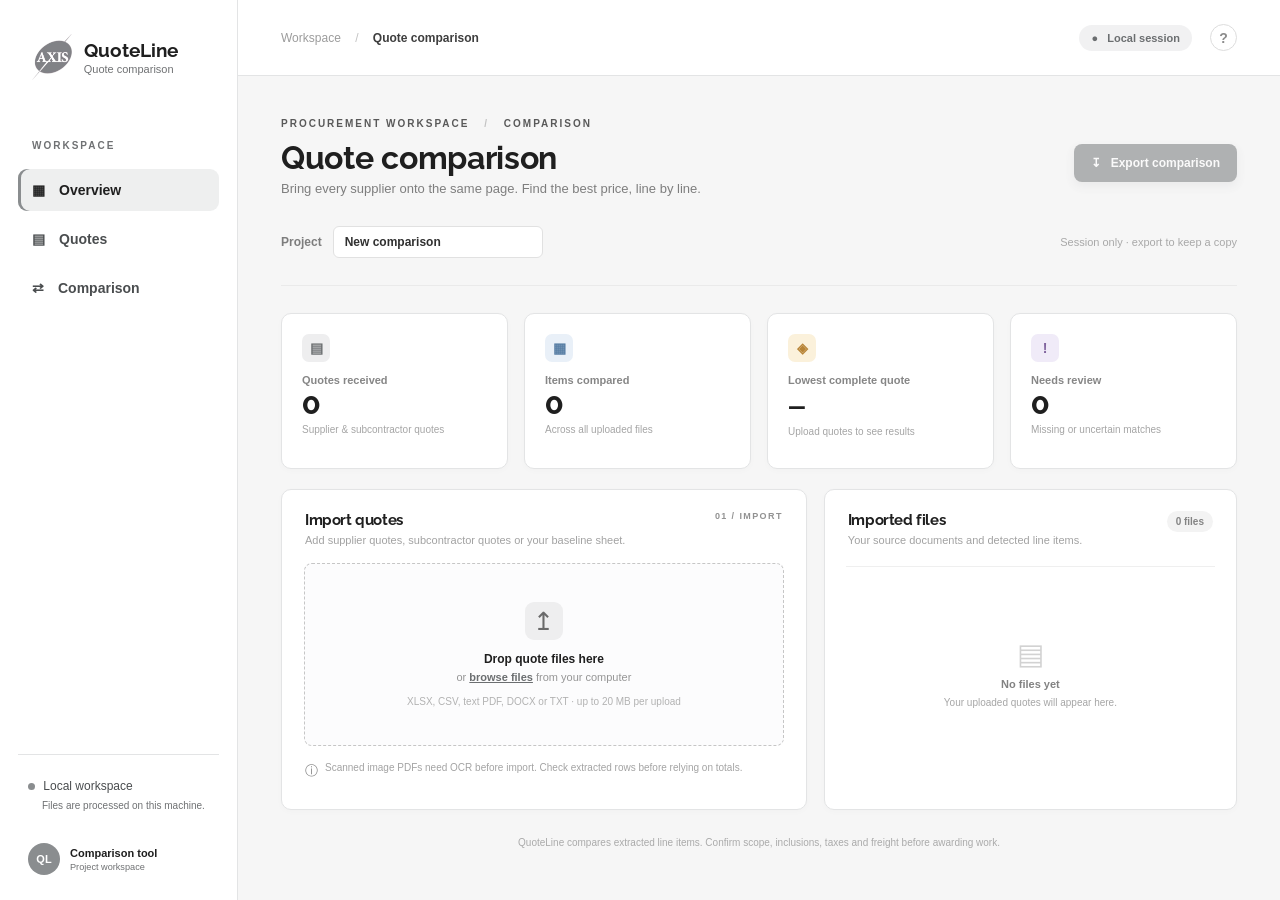
==== commit 06025753: "Apply the Axis Services Group brand guidelines to the app and export Follows the corporate branding " ====
--- a/templates/index.html
+++ b/templates/index.html
@@ -4,12 +4,14 @@
   <meta charset="utf-8">
   <meta name="viewport" content="width=device-width, initial-scale=1">
   <title>QuoteLine · Comparison workspace</title>
+  <link rel="icon" type="image/png" href="/static/favicon.png">
+  <link rel="stylesheet" href="https://fonts.googleapis.com/css2?family=Raleway:wght@600;700&display=swap">
   <link rel="stylesheet" href="/static/style.css">
 </head>
 <body>
   <div class="shell">
     <aside class="sidebar">
-      <div class="brand"><span class="brand-mark">≡</span><span>Quote<span class="brand-light">Line</span></span></div>
+      <div class="brand"><img class="brand-logo" src="/static/axis-logo.png" alt="Axis Services Group"><span class="brand-name">QuoteLine<small>Quote comparison</small></span></div>
       <div class="workspace-label">WORKSPACE</div>
       <nav aria-label="Workspace pages"><a class="active" href="#overview" data-view="overview">▦ <span>Overview</span></a><a href="#quotes" data-view="quotes">▤ <span>Quotes</span></a><a href="#comparison" data-view="comparison">⇄ <span>Comparison</span></a></nav>
       <div class="side-bottom"><div class="side-note"><span class="tiny-dot"></span> Local workspace<br><small>Files are processed on this machine.</small></div><div class="avatar">QL</div><span class="side-user">Comparison tool<small>Project workspace</small></span></div>
--- a/static/style.css
+++ b/static/style.css
@@ -1,16 +1,20 @@
-@import url('https://fonts.googleapis.com/css2?family=DM+Sans:wght@400;500;600;700&family=Manrope:wght@400;500;600;700;800&display=swap');
-:root{--ink:#242424;--muted:#808080;--line:#e7e7e7;--accent:#c01027;--pale:#f4e6e8;--bg:#f8f8f8}*{box-sizing:border-box}html{scroll-behavior:smooth}body{margin:0;background:var(--bg);color:var(--ink);font-family:'DM Sans',sans-serif;font-size:14px}.shell{display:flex;min-height:100vh}.sidebar{width:238px;flex:none;background:#262626;color:#eeeeee;display:flex;flex-direction:column;padding:30px 18px 25px}.brand{font-family:Manrope,sans-serif;font-weight:800;font-size:21px;letter-spacing:-.8px;display:flex;align-items:center;gap:10px;padding:0 14px}.brand-mark{width:31px;height:31px;display:grid;place-items:center;background:#b45864;color:#262626;border-radius:9px;font-size:26px;line-height:1;transform:rotate(90deg)}.brand-light{color:#d08b94}.workspace-label{font-size:10px;letter-spacing:2px;font-weight:700;color:#989898;margin:69px 14px 18px}nav{display:grid;gap:7px}nav a{color:#b4b4b4;text-decoration:none;padding:13px 14px;border-radius:9px;display:flex;gap:14px;align-items:center;font-size:14px;font-weight:600}nav a:first-letter{font-size:18px}nav a.active,nav a:hover{background:#3e3e3e;color:white}.side-bottom{margin-top:auto;border-top:1px solid #464646;padding:22px 10px 0;display:flex;align-items:center;gap:10px;flex-wrap:wrap}.side-note{width:100%;font-size:12px;color:#dcdcdc;line-height:1.6;margin-bottom:18px}.side-note small{color:#9d9d9d;margin-left:14px}.tiny-dot{display:inline-block;width:7px;height:7px;border-radius:50%;background:#cd7b86;margin-right:5px}.avatar{width:32px;height:32px;border-radius:50%;display:grid;place-items:center;background:#c36f7a;color:#282828;font-size:11px;font-weight:800}.side-user{font-size:11px;font-weight:700}.side-user small{display:block;color:#a4a4a4;font-weight:400;margin-top:3px}main{flex:1;min-width:0}.topbar{height:76px;background:#fff;border-bottom:1px solid var(--line);display:flex;align-items:center;justify-content:space-between;padding:0 43px}.breadcrumb{color:#9c9c9c;font-size:12px}.breadcrumb span{margin:0 11px;color:#c3c3c3}.breadcrumb strong{color:#3e3e3e;font-weight:700}.top-right{display:flex;gap:18px;align-items:center}.saved-pill{font-size:11px;color:#d0112a;background:#f7ebed;padding:7px 12px;border-radius:15px;font-weight:700}.circle-icon{width:27px;height:27px;border:1px solid #dddddd;border-radius:50%;display:grid;place-items:center;color:#8b8b8b;font-weight:700}.content{max-width:1500px;margin:auto;padding:42px 43px 38px}.eyebrow,.heading-eyebrow{font-size:10px;letter-spacing:2px;font-weight:800;color:#595959}.slash{color:#c3c3c3;margin:0 10px}.title-row{display:flex;justify-content:space-between;align-items:center;gap:20px}h1,h2{font-family:Manrope,sans-serif;letter-spacing:-1px}h1{font-size:32px;margin:10px 0 5px;font-weight:800}.subtitle{margin:0;color:#7e7e7e;font-size:13px}.export-btn{background:#c81029;color:white;border:0;border-radius:8px;padding:12px 17px;font-weight:700;font-size:12px;cursor:pointer;box-shadow:0 4px 9px #c0102721}.export-btn:hover{background:#b30f24}.export-btn:disabled{opacity:.5;cursor:not-allowed}.project-line{display:flex;align-items:center;gap:11px;margin-top:30px;padding-bottom:27px;border-bottom:1px solid #eaeaea}.project-line label{font-size:12px;font-weight:700;color:#7d7d7d}.project-line input{border:1px solid #e1e1e1;border-radius:6px;padding:8px 11px;color:#303030;font:600 12px 'DM Sans',sans-serif;min-width:210px;background:#fff}.autosave{color:#a8a8a8;font-size:11px;margin-left:auto}.summary-grid{display:grid;grid-template-columns:repeat(4,minmax(0,1fr));gap:16px;margin-top:27px}.summary-card{background:white;border:1px solid var(--line);border-radius:10px;padding:20px 20px 18px;min-height:156px;box-shadow:0 2px 7px #29292905}.summary-icon{width:28px;height:28px;display:grid;place-items:center;border-radius:7px;margin-bottom:12px;font-weight:700}.summary-icon.green{background:#f5e8ea;color:#de122d}.summary-icon.blue{background:#e9f0f8;color:#547ba2}.summary-icon.amber{background:#fbf1db;color:#b78335}.summary-icon.violet{background:#f0ebf8;color:#80649e}.summary-label{font-size:11px;font-weight:700;color:#868686}.summary-value{font-family:Manrope,sans-serif;font-size:26px;font-weight:800;margin:4px 0;white-space:nowrap;overflow:hidden;text-overflow:ellipsis}.summary-value.compact{font-size:19px;margin:9px 0}.summary-foot{font-size:10px;color:#a5a5a5}.main-grid{display:grid;grid-template-columns:1.12fr .88fr;gap:17px;margin-top:20px}.panel{background:#fff;border:1px solid var(--line);border-radius:10px;box-shadow:0 2px 7px #29292905}.upload-panel,.files-panel{min-height:321px}.panel-heading{padding:21px 23px 17px;display:flex;justify-content:space-between;gap:12px;align-items:flex-start}.panel-heading h2{font-size:15px;letter-spacing:-.4px;margin:0 0 5px}.panel-heading p{font-size:11px;color:#a2a2a2;margin:0}.step{font-size:9px;letter-spacing:1.4px;font-weight:800;color:#929292;white-space:nowrap}.dropzone{border:1.5px dashed #c6c6c6;background:#fdfbfb;border-radius:8px;margin:0 22px;min-height:183px;display:flex;flex-direction:column;align-items:center;justify-content:center;gap:5px;cursor:pointer;text-align:center;transition:background .2s,border-color .2s}.dropzone:hover,.dropzone.dragging{background:#f8edee;border-color:#9d4a55}.upload-icon{width:38px;height:38px;display:grid;place-items:center;background:#f5e8ea;color:#6a6a6a;font-size:25px;border-radius:9px;margin-bottom:7px}.dropzone strong{font-size:12px}.dropzone span{font-size:11px;color:#959595}.dropzone u{color:#d0112a;font-weight:700}.dropzone small{font-size:10px;color:#b2b2b2;margin-top:8px}.upload-footer{margin:16px 23px;font-size:10px;color:#a3a3a3;display:flex;gap:7px;align-items:flex-start}.upload-footer span{color:#858585;font-size:13px}.file-count{background:#f3f3f3;padding:5px 9px;border-radius:12px;font-size:10px;color:#848484;font-weight:700;white-space:nowrap}.file-list{padding:3px 21px 20px;max-height:245px;overflow:auto}.empty-files{border-top:1px solid #efefef;display:flex;flex-direction:column;align-items:center;justify-content:center;height:211px;color:#a6a6a6;gap:7px}.empty-icon{font-size:29px;color:#d2d2d2}.empty-files strong{font-size:11px;color:#828282}.empty-files span{font-size:10px}.file-row{display:flex;gap:11px;align-items:center;border-top:1px solid #efefef;padding:12px 0}.file-tag{width:32px;height:32px;flex:none;border-radius:6px;display:grid;place-items:center;background:#f6edee;color:#696969;font-size:10px;font-weight:800}.file-info{min-width:0;flex:1}.file-info strong{display:block;white-space:nowrap;overflow:hidden;text-overflow:ellipsis;font-size:11px}.file-info small{display:block;color:#a0a0a0;font-size:10px;margin-top:3px}.file-remove{border:0;background:none;color:#a8a8a8;cursor:pointer;font-size:17px}.file-warning{color:#b56e34;font-size:10px;margin-top:4px}.comparison-panel{margin-top:20px}.comparison-heading{padding:24px 23px 22px;align-items:center}.heading-eyebrow{font-size:9px;margin-bottom:7px}.table-actions{display:flex;gap:7px}.subtle-btn{background:white;border:1px solid #e2e2e2;color:#646464;border-radius:7px;padding:8px 11px;font-size:10px;font-weight:700;cursor:pointer}.subtle-btn:hover{background:#f8eff0}.notice{margin:0 23px 15px;padding:11px 14px;border-radius:6px;background:#fff8e8;color:#8b6a31;font-size:11px}.table-scroll{overflow:auto}table{width:100%;border-collapse:collapse;text-align:left}th{background:#f6f6f6;color:#888888;font-size:9px;letter-spacing:1px;padding:13px 20px;white-space:nowrap;border-top:1px solid #ededed;border-bottom:1px solid #ededed}td{border-bottom:1px solid #f0f0f0;padding:14px 20px;vertical-align:middle;font-size:11px}td:first-child{min-width:220px}td strong{font-size:11px;display:block}td small{color:#a2a2a2;display:block;margin-top:4px}.placeholder-row td{border:0}.table-empty{text-align:center;padding:41px;color:#969696;font-size:12px}.table-empty small{display:block;margin-top:8px;color:#b6b6b6}.quote-price{display:flex;gap:8px;align-items:center;margin:3px 0;white-space:nowrap}.quote-price b{font-size:10px;color:#888888;font-weight:600;min-width:82px;overflow:hidden;text-overflow:ellipsis}.quote-price input,.qty-input,.desc-input,.baseline-input{border:1px solid transparent;border-radius:4px;background:transparent;font:inherit;color:inherit;padding:4px;width:80px}.quote-price input:hover,.qty-input:hover,.desc-input:hover,.baseline-input:hover{border-color:#dcdcdc;background:#fff}.quote-price input:focus,.qty-input:focus,.desc-input:focus,.baseline-input:focus{outline:2px solid #c98a92;background:white}.desc-input{width:100%;min-width:190px;font-weight:700}.qty-input{width:52px}.baseline-input{width:75px}.best-cell{font-weight:800;color:#c71029;white-space:nowrap}.flag{display:inline-block;padding:4px 7px;border-radius:4px;font-size:9px;font-weight:700;white-space:nowrap}.flag.ok{background:#e7f5eb;color:#2f8a5c}.flag.review{background:#fff2d9;color:#ad7625}.flag.missing{background:#fceceb;color:#ba6459}footer{text-align:center;color:#aaaaaa;font-size:10px;padding:27px 0 0}@media(max-width:1050px){.sidebar{width:68px;padding:26px 10px}.brand{font-size:0;padding:0 7px}.workspace-label,.side-bottom,.sidebar nav span{display:none}nav{margin-top:70px}nav a{font-size:18px;justify-content:center;padding:10px}.content{padding:35px 24px}.topbar{padding:0 24px}.summary-grid{grid-template-columns:repeat(2,1fr)}}@media(max-width:750px){.main-grid{grid-template-columns:1fr}.title-row{align-items:flex-start;flex-direction:column}.summary-grid{gap:9px}.summary-card{padding:15px}.comparison-heading{align-items:flex-start;flex-direction:column}.autosave{display:none}}@media(max-width:520px){.sidebar{display:none}.content{padding:25px 14px}.topbar{padding:0 14px}.summary-grid{grid-template-columns:repeat(2,1fr)}h1{font-size:27px}.saved-pill{display:none}}
-.financial-panel{margin-top:20px}.financial-panel td{white-space:nowrap}.financial-panel td:first-child{min-width:130px}.financial-panel input{border:1px solid #e0e0e0;border-radius:5px;padding:6px;width:90px;color:#393939;font:600 11px 'DM Sans',sans-serif}.financial-panel input:focus{outline:2px solid #c99198}.financial-panel .total-evaluated{font-weight:800;color:#c01027}.financial-panel .incomplete{color:#a3783d}.match-btn{padding:3px 6px;margin-left:7px;font-size:9px}
-.workspace-view[hidden]{display:none!important}.workspace-view{animation:view-in .18s ease-out}@keyframes view-in{from{opacity:.65;transform:translateY(4px)}to{opacity:1;transform:none}}.view-intro{margin:27px 0 18px}.view-intro h2{font-size:20px;margin:7px 0 4px}.view-intro p{font-size:12px;color:#979797;margin:0}.quote-detail-card{margin-bottom:18px;overflow:hidden}.quote-detail-head{display:flex;justify-content:space-between;align-items:center;gap:14px;padding:22px 23px 15px}.quote-detail-head h2{font-size:17px;margin:5px 0}.quote-detail-head p{margin:0;font-size:11px;color:#989898}.quote-compare-link{text-decoration:none;white-space:nowrap}.quote-meta{display:flex;gap:27px;flex-wrap:wrap;padding:0 23px 17px}.quote-meta div,.quote-totals div{display:flex;flex-direction:column;gap:4px}.quote-meta span,.quote-totals span{font-size:10px;color:#9d9d9d}.quote-meta strong{font-size:11px;color:#4c4c4c}.quote-totals{display:flex;gap:35px;flex-wrap:wrap;background:#f8f8f8;padding:15px 23px;border-top:1px solid #eeeeee}.quote-totals strong{font-size:13px}.quote-empty{padding:55px 20px;text-align:center;color:#989898}.source-table{min-width:850px}.source-table th,.source-table td{padding:12px 16px}.source-table td{vertical-align:top}.source-table td:nth-child(2){min-width:260px;max-width:440px}.source-table .source-description{line-height:1.5}.source-file{word-break:break-word}.matrix-table{width:max-content;min-width:100%}.matrix-table td,.matrix-table th{vertical-align:top}.matrix-table .item-head,.matrix-table .item-cell{position:sticky;left:0;background:#fff;z-index:2;min-width:235px;max-width:275px;box-shadow:3px 0 5px #26262608}.matrix-table .item-head{background:#f6f6f6;z-index:3}.matrix-table .supplier-head{min-width:245px;max-width:285px;background:#f6eeef;color:#404040;white-space:normal}.supplier-head strong,.supplier-head small{display:block}.supplier-head strong{font-size:11px;letter-spacing:0}.supplier-head small{color:#989898;margin-top:5px;font-size:9px;letter-spacing:0;font-weight:500}.matrix-table .supplier-cell{min-width:245px;max-width:285px;background:#fff}.matrix-table .supplier-best{background:#fbf5f6}.matched-line{min-height:66px;line-height:1.35}.matched-line strong{white-space:normal}.matched-line small{white-space:normal}.unmatched-line{min-height:66px;color:#ba7068;font-size:11px}.supplier-pricing{border-top:1px solid #ececec;padding-top:9px}.supplier-pricing label{display:flex;align-items:center;gap:4px;font-size:10px;color:#8d8d8d}.supplier-pricing input{border:1px solid #dedede;border-radius:4px;background:white;padding:4px;width:84px;font:600 11px 'DM Sans',sans-serif;color:#393939}.supplier-pricing input:focus{outline:2px solid #c98a92}.supplier-pricing div{display:flex;justify-content:space-between;margin-top:7px;color:#8c8c8c;font-size:10px}.supplier-pricing div strong{color:#444444;font-size:11px}.matrix-table .best-cell{min-width:120px}.matrix-table td:last-child{min-width:115px}.matrix-table .qty-input{width:61px}.matrix-table .desc-input{white-space:normal}.matrix-table .item-cell small{white-space:normal}@media(max-width:750px){.quote-totals{gap:18px}.quote-meta{gap:15px}.matrix-table .item-head,.matrix-table .item-cell{min-width:180px;max-width:210px}}
+:root{--ink:#1f1f1f;--muted:#6f7173;--line:#e3e4e5;--brand:#8a8d8f;--brand-strong:#6b6e70;--brand-dark:#55585a;--accent:#6b6e70;--pale:#eeefef;--bg:#f6f6f6}*{box-sizing:border-box}html{scroll-behavior:smooth}body{margin:0;background:var(--bg);color:var(--ink);font-family:Arial,sans-serif;font-size:14px}.shell{display:flex;min-height:100vh}.sidebar{width:238px;flex:none;background:#262626;color:#eeeeee;display:flex;flex-direction:column;padding:30px 18px 25px}.brand{font-family:Raleway,Arial,sans-serif;font-weight:800;font-size:21px;letter-spacing:-.8px;display:flex;align-items:center;gap:10px;padding:0 14px}.brand-mark{width:31px;height:31px;display:grid;place-items:center;background:#8a8d8f;color:#262626;border-radius:9px;font-size:26px;line-height:1;transform:rotate(90deg)}.brand-light{color:#8a8d8f}.workspace-label{font-size:10px;letter-spacing:2px;font-weight:700;color:#989898;margin:69px 14px 18px}nav{display:grid;gap:7px}nav a{color:#b4b4b4;text-decoration:none;padding:13px 14px;border-radius:9px;display:flex;gap:14px;align-items:center;font-size:14px;font-weight:600}nav a:first-letter{font-size:18px}nav a.active,nav a:hover{background:#3e3e3e;color:white}.side-bottom{margin-top:auto;border-top:1px solid #464646;padding:22px 10px 0;display:flex;align-items:center;gap:10px;flex-wrap:wrap}.side-note{width:100%;font-size:12px;color:#dcdcdc;line-height:1.6;margin-bottom:18px}.side-note small{color:#9d9d9d;margin-left:14px}.tiny-dot{display:inline-block;width:7px;height:7px;border-radius:50%;background:#8a8d8f;margin-right:5px}.avatar{width:32px;height:32px;border-radius:50%;display:grid;place-items:center;background:#8a8d8f;color:#282828;font-size:11px;font-weight:800}.side-user{font-size:11px;font-weight:700}.side-user small{display:block;color:#a4a4a4;font-weight:400;margin-top:3px}main{flex:1;min-width:0}.topbar{height:76px;background:#fff;border-bottom:1px solid var(--line);display:flex;align-items:center;justify-content:space-between;padding:0 43px}.breadcrumb{color:#9c9c9c;font-size:12px}.breadcrumb span{margin:0 11px;color:#c3c3c3}.breadcrumb strong{color:#3e3e3e;font-weight:700}.top-right{display:flex;gap:18px;align-items:center}.saved-pill{font-size:11px;color:#6b6e70;background:#f1f1f2;padding:7px 12px;border-radius:15px;font-weight:700}.circle-icon{width:27px;height:27px;border:1px solid #dddddd;border-radius:50%;display:grid;place-items:center;color:#8b8b8b;font-weight:700}.content{max-width:1500px;margin:auto;padding:42px 43px 38px}.eyebrow,.heading-eyebrow{font-size:10px;letter-spacing:2px;font-weight:800;color:#595959}.slash{color:#c3c3c3;margin:0 10px}.title-row{display:flex;justify-content:space-between;align-items:center;gap:20px}h1,h2{font-family:Raleway,Arial,sans-serif;letter-spacing:-1px}h1{font-size:32px;margin:10px 0 5px;font-weight:800}.subtitle{margin:0;color:#7e7e7e;font-size:13px}.export-btn{background:#6b6e70;color:white;border:0;border-radius:8px;padding:12px 17px;font-weight:700;font-size:12px;cursor:pointer;box-shadow:0 4px 9px #55585a21}.export-btn:hover{background:#55585a}.export-btn:disabled{opacity:.5;cursor:not-allowed}.project-line{display:flex;align-items:center;gap:11px;margin-top:30px;padding-bottom:27px;border-bottom:1px solid #eaeaea}.project-line label{font-size:12px;font-weight:700;color:#7d7d7d}.project-line input{border:1px solid #e1e1e1;border-radius:6px;padding:8px 11px;color:#303030;font:600 12px Arial,sans-serif;min-width:210px;background:#fff}.autosave{color:#a8a8a8;font-size:11px;margin-left:auto}.summary-grid{display:grid;grid-template-columns:repeat(4,minmax(0,1fr));gap:16px;margin-top:27px}.summary-card{background:white;border:1px solid var(--line);border-radius:10px;padding:20px 20px 18px;min-height:156px;box-shadow:0 2px 7px #29292905}.summary-icon{width:28px;height:28px;display:grid;place-items:center;border-radius:7px;margin-bottom:12px;font-weight:700}.summary-icon.green{background:#eeeeef;color:#6b6e70}.summary-icon.blue{background:#e9f0f8;color:#547ba2}.summary-icon.amber{background:#fbf1db;color:#b78335}.summary-icon.violet{background:#f0ebf8;color:#80649e}.summary-label{font-size:11px;font-weight:700;color:#868686}.summary-value{font-family:Raleway,Arial,sans-serif;font-size:26px;font-weight:800;margin:4px 0;white-space:nowrap;overflow:hidden;text-overflow:ellipsis}.summary-value.compact{font-size:19px;margin:9px 0}.summary-foot{font-size:10px;color:#a5a5a5}.main-grid{display:grid;grid-template-columns:1.12fr .88fr;gap:17px;margin-top:20px}.panel{background:#fff;border:1px solid var(--line);border-radius:10px;box-shadow:0 2px 7px #29292905}.upload-panel,.files-panel{min-height:321px}.panel-heading{padding:21px 23px 17px;display:flex;justify-content:space-between;gap:12px;align-items:flex-start}.panel-heading h2{font-size:15px;letter-spacing:-.4px;margin:0 0 5px}.panel-heading p{font-size:11px;color:#a2a2a2;margin:0}.step{font-size:9px;letter-spacing:1.4px;font-weight:800;color:#929292;white-space:nowrap}.dropzone{border:1.5px dashed #c6c6c6;background:#fcfcfd;border-radius:8px;margin:0 22px;min-height:183px;display:flex;flex-direction:column;align-items:center;justify-content:center;gap:5px;cursor:pointer;text-align:center;transition:background .2s,border-color .2s}.dropzone:hover,.dropzone.dragging{background:#f2f2f3;border-color:#6b6e70}.upload-icon{width:38px;height:38px;display:grid;place-items:center;background:#eeeeef;color:#6a6a6a;font-size:25px;border-radius:9px;margin-bottom:7px}.dropzone strong{font-size:12px}.dropzone span{font-size:11px;color:#959595}.dropzone u{color:#6b6e70;font-weight:700}.dropzone small{font-size:10px;color:#b2b2b2;margin-top:8px}.upload-footer{margin:16px 23px;font-size:10px;color:#a3a3a3;display:flex;gap:7px;align-items:flex-start}.upload-footer span{color:#858585;font-size:13px}.file-count{background:#f3f3f3;padding:5px 9px;border-radius:12px;font-size:10px;color:#848484;font-weight:700;white-space:nowrap}.file-list{padding:3px 21px 20px;max-height:245px;overflow:auto}.empty-files{border-top:1px solid #efefef;display:flex;flex-direction:column;align-items:center;justify-content:center;height:211px;color:#a6a6a6;gap:7px}.empty-icon{font-size:29px;color:#d2d2d2}.empty-files strong{font-size:11px;color:#828282}.empty-files span{font-size:10px}.file-row{display:flex;gap:11px;align-items:center;border-top:1px solid #efefef;padding:12px 0}.file-tag{width:32px;height:32px;flex:none;border-radius:6px;display:grid;place-items:center;background:#f2f2f3;color:#696969;font-size:10px;font-weight:800}.file-info{min-width:0;flex:1}.file-info strong{display:block;white-space:nowrap;overflow:hidden;text-overflow:ellipsis;font-size:11px}.file-info small{display:block;color:#a0a0a0;font-size:10px;margin-top:3px}.file-remove{border:0;background:none;color:#a8a8a8;cursor:pointer;font-size:17px}.file-warning{color:#b56e34;font-size:10px;margin-top:4px}.comparison-panel{margin-top:20px}.comparison-heading{padding:24px 23px 22px;align-items:center}.heading-eyebrow{font-size:9px;margin-bottom:7px}.table-actions{display:flex;gap:7px}.subtle-btn{background:white;border:1px solid #e2e2e2;color:#646464;border-radius:7px;padding:8px 11px;font-size:10px;font-weight:700;cursor:pointer}.subtle-btn:hover{background:#f3f3f4}.notice{margin:0 23px 15px;padding:11px 14px;border-radius:6px;background:#fff8e8;color:#8b6a31;font-size:11px}.table-scroll{overflow:auto}table{width:100%;border-collapse:collapse;text-align:left}th{background:#f6f6f6;color:#888888;font-size:9px;letter-spacing:1px;padding:13px 20px;white-space:nowrap;border-top:1px solid #ededed;border-bottom:1px solid #ededed}td{border-bottom:1px solid #f0f0f0;padding:14px 20px;vertical-align:middle;font-size:11px}td:first-child{min-width:220px}td strong{font-size:11px;display:block}td small{color:#a2a2a2;display:block;margin-top:4px}.placeholder-row td{border:0}.table-empty{text-align:center;padding:41px;color:#969696;font-size:12px}.table-empty small{display:block;margin-top:8px;color:#b6b6b6}.quote-price{display:flex;gap:8px;align-items:center;margin:3px 0;white-space:nowrap}.quote-price b{font-size:10px;color:#888888;font-weight:600;min-width:82px;overflow:hidden;text-overflow:ellipsis}.quote-price input,.qty-input,.desc-input,.baseline-input{border:1px solid transparent;border-radius:4px;background:transparent;font:inherit;color:inherit;padding:4px;width:80px}.quote-price input:hover,.qty-input:hover,.desc-input:hover,.baseline-input:hover{border-color:#dcdcdc;background:#fff}.quote-price input:focus,.qty-input:focus,.desc-input:focus,.baseline-input:focus{outline:2px solid #8a8d8f;background:white}.desc-input{width:100%;min-width:190px;font-weight:700}.qty-input{width:52px}.baseline-input{width:75px}.best-cell{font-weight:800;color:#6b6e70;white-space:nowrap}.flag{display:inline-block;padding:4px 7px;border-radius:4px;font-size:9px;font-weight:700;white-space:nowrap}.flag.ok{background:#e7f5eb;color:#2f8a5c}.flag.review{background:#fff2d9;color:#ad7625}.flag.missing{background:#fceceb;color:#ba6459}footer{text-align:center;color:#aaaaaa;font-size:10px;padding:27px 0 0}@media(max-width:1050px){.sidebar{width:68px;padding:26px 10px}.brand{font-size:0;padding:0 7px}.workspace-label,.side-bottom,.sidebar nav span{display:none}nav{margin-top:70px}nav a{font-size:18px;justify-content:center;padding:10px}.content{padding:35px 24px}.topbar{padding:0 24px}.summary-grid{grid-template-columns:repeat(2,1fr)}}@media(max-width:750px){.main-grid{grid-template-columns:1fr}.title-row{align-items:flex-start;flex-direction:column}.summary-grid{gap:9px}.summary-card{padding:15px}.comparison-heading{align-items:flex-start;flex-direction:column}.autosave{display:none}}@media(max-width:520px){.sidebar{display:none}.content{padding:25px 14px}.topbar{padding:0 14px}.summary-grid{grid-template-columns:repeat(2,1fr)}h1{font-size:27px}.saved-pill{display:none}}
+.financial-panel{margin-top:20px}.financial-panel td{white-space:nowrap}.financial-panel td:first-child{min-width:130px}.financial-panel input{border:1px solid #e0e0e0;border-radius:5px;padding:6px;width:90px;color:#393939;font:600 11px Arial,sans-serif}.financial-panel input:focus{outline:2px solid #8a8d8f}.financial-panel .total-evaluated{font-weight:800;color:#6b6e70}.financial-panel .incomplete{color:#a3783d}.match-btn{padding:3px 6px;margin-left:7px;font-size:9px}
+.workspace-view[hidden]{display:none!important}.workspace-view{animation:view-in .18s ease-out}@keyframes view-in{from{opacity:.65;transform:translateY(4px)}to{opacity:1;transform:none}}.view-intro{margin:27px 0 18px}.view-intro h2{font-size:20px;margin:7px 0 4px}.view-intro p{font-size:12px;color:#979797;margin:0}.quote-detail-card{margin-bottom:18px;overflow:hidden}.quote-detail-head{display:flex;justify-content:space-between;align-items:center;gap:14px;padding:22px 23px 15px}.quote-detail-head h2{font-size:17px;margin:5px 0}.quote-detail-head p{margin:0;font-size:11px;color:#989898}.quote-compare-link{text-decoration:none;white-space:nowrap}.quote-meta{display:flex;gap:27px;flex-wrap:wrap;padding:0 23px 17px}.quote-meta div,.quote-totals div{display:flex;flex-direction:column;gap:4px}.quote-meta span,.quote-totals span{font-size:10px;color:#9d9d9d}.quote-meta strong{font-size:11px;color:#4c4c4c}.quote-totals{display:flex;gap:35px;flex-wrap:wrap;background:#f8f8f8;padding:15px 23px;border-top:1px solid #eeeeee}.quote-totals strong{font-size:13px}.quote-empty{padding:55px 20px;text-align:center;color:#989898}.source-table{min-width:850px}.source-table th,.source-table td{padding:12px 16px}.source-table td{vertical-align:top}.source-table td:nth-child(2){min-width:260px;max-width:440px}.source-table .source-description{line-height:1.5}.source-file{word-break:break-word}.matrix-table{width:max-content;min-width:100%}.matrix-table td,.matrix-table th{vertical-align:top}.matrix-table .item-head,.matrix-table .item-cell{position:sticky;left:0;background:#fff;z-index:2;min-width:235px;max-width:275px;box-shadow:3px 0 5px #26262608}.matrix-table .item-head{background:#f6f6f6;z-index:3}.matrix-table .supplier-head{min-width:245px;max-width:285px;background:#f2f2f3;color:#404040;white-space:normal}.supplier-head strong,.supplier-head small{display:block}.supplier-head strong{font-size:11px;letter-spacing:0}.supplier-head small{color:#989898;margin-top:5px;font-size:9px;letter-spacing:0;font-weight:500}.matrix-table .supplier-cell{min-width:245px;max-width:285px;background:#fff}.matrix-table .supplier-best{background:#f8f8f9}.matched-line{min-height:66px;line-height:1.35}.matched-line strong{white-space:normal}.matched-line small{white-space:normal}.unmatched-line{min-height:66px;color:#ba7068;font-size:11px}.supplier-pricing{border-top:1px solid #ececec;padding-top:9px}.supplier-pricing label{display:flex;align-items:center;gap:4px;font-size:10px;color:#8d8d8d}.supplier-pricing input{border:1px solid #dedede;border-radius:4px;background:white;padding:4px;width:84px;font:600 11px Arial,sans-serif;color:#393939}.supplier-pricing input:focus{outline:2px solid #8a8d8f}.supplier-pricing div{display:flex;justify-content:space-between;margin-top:7px;color:#8c8c8c;font-size:10px}.supplier-pricing div strong{color:#444444;font-size:11px}.matrix-table .best-cell{min-width:120px}.matrix-table td:last-child{min-width:115px}.matrix-table .qty-input{width:61px}.matrix-table .desc-input{white-space:normal}.matrix-table .item-cell small{white-space:normal}@media(max-width:750px){.quote-totals{gap:18px}.quote-meta{gap:15px}.matrix-table .item-head,.matrix-table .item-cell{min-width:180px;max-width:210px}}
 .matrix-table th,.matrix-table td{padding:13px 12px}.matrix-table .item-head,.matrix-table .item-cell{min-width:210px;max-width:240px}.matrix-table .supplier-head,.matrix-table .supplier-cell{min-width:220px;max-width:250px}.matrix-table th:nth-child(2),.matrix-table td:nth-child(2){min-width:86px}.matrix-table th:nth-child(3),.matrix-table td:nth-child(3){min-width:100px}.matrix-table .best-cell{min-width:110px}.matrix-table td:last-child{min-width:105px}
 @media(max-width:520px){.shell{display:block}.sidebar{display:flex;width:100%;padding:8px 10px}.sidebar .brand{display:none}.sidebar nav{display:flex;margin:0;width:100%;gap:4px}.sidebar nav a{flex:1;display:flex;justify-content:center;gap:5px;font-size:12px;padding:10px 4px}.sidebar nav span{display:inline}.sidebar .workspace-label,.sidebar .side-bottom{display:none}}
-.quote-raw{border-top:1px solid #ececec;padding:13px 22px}.quote-raw summary{cursor:pointer;color:#cd112a;font-size:11px;font-weight:700}.quote-raw pre{white-space:pre-wrap;overflow-wrap:anywhere;max-height:350px;overflow:auto;background:#f8f8f8;padding:15px;border-radius:6px;font-size:10px;line-height:1.5;color:#626262}
+.quote-raw{border-top:1px solid #ececec;padding:13px 22px}.quote-raw summary{cursor:pointer;color:#6b6e70;font-size:11px;font-weight:700}.quote-raw pre{white-space:pre-wrap;overflow-wrap:anywhere;max-height:350px;overflow:auto;background:#f8f8f8;padding:15px;border-radius:6px;font-size:10px;line-height:1.5;color:#626262}
 .pdf-preview-dialog{width:min(1500px,96vw);height:min(950px,94vh);max-width:none;max-height:none;margin:auto;padding:0;border:1px solid #e2e2e2;border-radius:12px;box-shadow:0 20px 70px #930c1e55;color:var(--ink);background:#fff}.pdf-preview-dialog::backdrop{background:#1e1e1eaa}.pdf-preview-shell{height:100%;display:flex;flex-direction:column}.pdf-preview-toolbar{display:flex;justify-content:space-between;align-items:center;gap:20px;padding:17px 22px;border-bottom:1px solid #e2e2e2}.pdf-preview-toolbar h2{font-size:18px;margin:4px 0}.pdf-preview-toolbar p{font-size:11px;color:#8b8b8b;margin:0}.pdf-preview-actions{display:flex;gap:8px;align-items:center}.pdf-preview-actions a{text-decoration:none;white-space:nowrap}.pdf-preview-actions button{box-shadow:none}.pdf-preview-split{flex:1;min-height:0;display:grid;grid-template-columns:minmax(0,1.1fr) minmax(390px,.9fr)}.pdf-preview-document,.pdf-preview-extracted{min-width:0;min-height:0;display:flex;flex-direction:column}.pdf-preview-document{border-right:1px solid #e2e2e2;background:#ececec}.pane-heading{display:flex;justify-content:space-between;gap:10px;padding:10px 15px;background:#f6f6f6;color:#666666;font-size:10px;font-weight:800;letter-spacing:1px}.pane-heading span{font-weight:400;letter-spacing:0;color:#989898}.pdf-preview-document iframe{width:100%;height:100%;border:0;background:#ececec}.pdf-preview-summary{display:flex;flex-wrap:wrap;gap:12px 20px;padding:13px 15px;border-bottom:1px solid #efefef}.pdf-preview-summary span{display:flex;flex-direction:column;gap:4px;color:#999999;font-size:10px}.pdf-preview-summary strong{font-size:11px;color:#3a3a3a}.preview-lines-scroll{overflow:auto;flex:1}.preview-lines-table{min-width:610px}.preview-lines-table th,.preview-lines-table td{padding:11px 10px;vertical-align:top}.preview-lines-table td:first-child{min-width:220px;max-width:290px}.preview-lines-table td small{display:block;color:#969696;margin-top:3px;line-height:1.35}.preview-help{padding:10px 15px;margin:0;border-top:1px solid #efefef;color:#8d8d8d;font-size:10px}.preview-trigger{white-space:nowrap}.quote-detail-head .pdf-preview-actions{margin-left:auto}@media(max-width:850px){.pdf-preview-dialog{width:98vw;height:97vh}.pdf-preview-split{display:flex;flex-direction:column}.pdf-preview-document{height:50%;border-right:0;border-bottom:1px solid #e2e2e2}.pdf-preview-extracted{height:50%}.pdf-preview-toolbar{padding:10px}.pdf-preview-toolbar p{display:none}.pdf-preview-actions{gap:4px}.pdf-preview-actions a,.pdf-preview-actions button{font-size:10px;padding:8px}}
-.preview-mini{display:block;margin-top:8px;padding:4px 6px;border:1px solid #c8c8c8;border-radius:4px;background:#fff;color:#c91029;cursor:pointer;font:700 9px 'DM Sans',sans-serif;letter-spacing:0}.preview-mini:hover,.preview-trigger:hover{background:#f5e8ea}
+.preview-mini{display:block;margin-top:8px;padding:4px 6px;border:1px solid #c8c8c8;border-radius:4px;background:#fff;color:#6b6e70;cursor:pointer;font:700 9px Arial,sans-serif;letter-spacing:0}.preview-mini:hover,.preview-trigger:hover{background:#eeeeef}
 .pdf-preview-pages{flex:1;min-height:0;overflow:auto;padding:16px;background:#e0e0e0;color:#555555;text-align:center;font-size:12px}.pdf-rendered-page{width:max-content;max-width:100%;margin:0 auto 16px;background:#fff;box-shadow:0 2px 10px #26262633}.pdf-rendered-page canvas{display:block;max-width:100%;height:auto!important}.pdf-preview-document iframe[hidden],.pdf-preview-pages[hidden]{display:none}
-.pdf-preview-split{grid-template-columns:minmax(0,.9fr) minmax(500px,1.1fr)}.pdf-preview-extracted .pane-heading{align-items:center}.pdf-preview-extracted .pane-heading button{letter-spacing:0;color:#c71029}.preview-lines-table{min-width:720px}.preview-lines-table th,.preview-lines-table td{padding:9px 7px}.preview-lines-table td:first-child{min-width:205px;max-width:230px}.preview-lines-table td:nth-child(2){min-width:82px}.preview-lines-table td:nth-child(3),.preview-lines-table td:nth-child(4){min-width:96px}.preview-lines-table td:nth-child(5){min-width:85px}.preview-lines-table td:last-child{min-width:69px}.preview-field-label{display:block;font-size:9px;font-weight:700;color:#898989;margin-bottom:7px}.preview-field-label input,.preview-field-label textarea{display:block;width:100%;margin-top:3px;border:1px solid #d6d6d6;border-radius:4px;background:#fff;padding:5px 6px;color:#2f2f2f;font:500 11px 'DM Sans',sans-serif;resize:vertical}.preview-field-label input:focus,.preview-field-label textarea:focus{outline:2px solid #c98a92}.preview-source{font-size:10px;line-height:1.4;color:#868686}.preview-source small{color:#d0112a;font-weight:700}.preview-remove,.preview-save{border:1px solid #dfbfb8;border-radius:4px;background:#fff;color:#a65449;padding:5px 7px;cursor:pointer;font-size:10px;margin-bottom:5px}.preview-save{background:#cd112a;border-color:#cd112a;color:#fff}.preview-draft{background:#faf2f3}.preview-empty td{text-align:center;color:#868686;padding:25px}@media(max-width:850px){.pdf-preview-split{display:flex;flex-direction:column}}
-.verify-price{display:inline-block;border:1px solid #d5bfa1;border-radius:5px;background:#fff9ef;color:#926c37;padding:5px 7px;font:700 10px 'DM Sans',sans-serif;white-space:nowrap;cursor:pointer}.verify-price:hover{background:#fff0d5}.verify-price.is-verified{border-color:#9bcdb1;background:#e8f6ed;color:#197052}.verify-price.is-verified:hover{background:#d9efdf}.matched-line .verify-price{margin:7px 0 9px}.preview-lines-table .verify-price{margin:0 0 5px}.source-table td:last-child{min-width:110px}
+.pdf-preview-split{grid-template-columns:minmax(0,.9fr) minmax(500px,1.1fr)}.pdf-preview-extracted .pane-heading{align-items:center}.pdf-preview-extracted .pane-heading button{letter-spacing:0;color:#6b6e70}.preview-lines-table{min-width:720px}.preview-lines-table th,.preview-lines-table td{padding:9px 7px}.preview-lines-table td:first-child{min-width:205px;max-width:230px}.preview-lines-table td:nth-child(2){min-width:82px}.preview-lines-table td:nth-child(3),.preview-lines-table td:nth-child(4){min-width:96px}.preview-lines-table td:nth-child(5){min-width:85px}.preview-lines-table td:last-child{min-width:69px}.preview-field-label{display:block;font-size:9px;font-weight:700;color:#898989;margin-bottom:7px}.preview-field-label input,.preview-field-label textarea{display:block;width:100%;margin-top:3px;border:1px solid #d6d6d6;border-radius:4px;background:#fff;padding:5px 6px;color:#2f2f2f;font:500 11px Arial,sans-serif;resize:vertical}.preview-field-label input:focus,.preview-field-label textarea:focus{outline:2px solid #8a8d8f}.preview-source{font-size:10px;line-height:1.4;color:#868686}.preview-source small{color:#6b6e70;font-weight:700}.preview-remove,.preview-save{border:1px solid #dfbfb8;border-radius:4px;background:#fff;color:#a65449;padding:5px 7px;cursor:pointer;font-size:10px;margin-bottom:5px}.preview-save{background:#6b6e70;border-color:#6b6e70;color:#fff}.preview-draft{background:#f6f6f7}.preview-empty td{text-align:center;color:#868686;padding:25px}@media(max-width:850px){.pdf-preview-split{display:flex;flex-direction:column}}
+.verify-price{display:inline-block;border:1px solid #d5bfa1;border-radius:5px;background:#fff9ef;color:#926c37;padding:5px 7px;font:700 10px Arial,sans-serif;white-space:nowrap;cursor:pointer}.verify-price:hover{background:#fff0d5}.verify-price.is-verified{border-color:#9bcdb1;background:#e8f6ed;color:#197052}.verify-price.is-verified:hover{background:#d9efdf}.matched-line .verify-price{margin:7px 0 9px}.preview-lines-table .verify-price{margin:0 0 5px}.source-table td:last-child{min-width:110px}
 
-/* Fixed gray sidebar with red text. */
-.sidebar{position:sticky;top:0;height:100vh;overflow-y:auto;background:#f0f0f0;color:#1f1f1f;border-right:1px solid #e0e0e0}.brand,.brand-light{color:#c8102e}.brand-mark{background:#c8102e;color:#fff}.workspace-label{color:#8a8a8a}nav a{color:#c8102e}nav a:hover{background:#e4e4e4;color:#a00d25}nav a.active{background:#fff;color:#c8102e;box-shadow:inset 3px 0 0 #c8102e,0 1px 3px #0000000d}.side-bottom{border-top-color:#dcdcdc}.side-note{color:#4a4a4a}.side-note small,.side-user small{color:#8a8a8a}.tiny-dot{background:#c8102e}.avatar{background:#c8102e;color:#fff}.side-user{color:#2a2a2a}
-@media(max-width:520px){.sidebar{height:auto;z-index:10;border-right:0;border-bottom:1px solid #e0e0e0}}
+/* Axis Services Group sidebar: white, logo at the top, grey accents (brand guidelines rev. 001). */
+.sidebar{position:sticky;top:0;height:100vh;overflow-y:auto;background:#fff;color:var(--ink);border-right:1px solid var(--line)}.brand{color:var(--ink);font-family:Raleway,Arial,sans-serif;font-weight:700;font-size:19px;letter-spacing:0;gap:12px;padding:0 10px}.brand-logo{height:46px;width:auto;flex:none}.brand-name small{display:block;font:400 11px Arial,sans-serif;color:var(--muted);margin-top:2px}.workspace-label{color:var(--muted);margin-top:56px}nav a{color:#4a4d4f}nav a:hover{background:#f3f4f4;color:var(--ink)}nav a.active{background:#eeefef;color:var(--ink);box-shadow:inset 3px 0 0 var(--brand)}.side-bottom{border-top-color:var(--line)}.side-note{color:#4a4d4f}.side-note small,.side-user small{color:var(--muted)}.tiny-dot{background:var(--brand)}.avatar{background:var(--brand);color:#fff}.side-user{color:var(--ink)}
+@media(max-width:1050px){.brand{padding:0}.brand-logo{height:40px}.brand-name{display:none}}
+@media(max-width:520px){.sidebar{height:auto;z-index:10;border-right:0;border-bottom:1px solid var(--line)}}
+.sign-out{width:100%;margin-top:14px;padding:8px 10px;border:1px solid var(--line);border-radius:7px;background:#fff;color:var(--brand-strong);font:700 11px Arial,sans-serif;cursor:pointer}.sign-out:hover{background:#f3f4f4;border-color:var(--brand)}
+
+h1,h2,h3,.summary-value,.view-intro h2{font-family:Raleway,Arial,sans-serif}h1{font-weight:700;letter-spacing:-.3px}h2{letter-spacing:-.2px}
+h1,h2,h3,.summary-value,.brand{font-variant-numeric:lining-nums}.subtle-btn{white-space:nowrap}.brand{padding:4px 14px}
